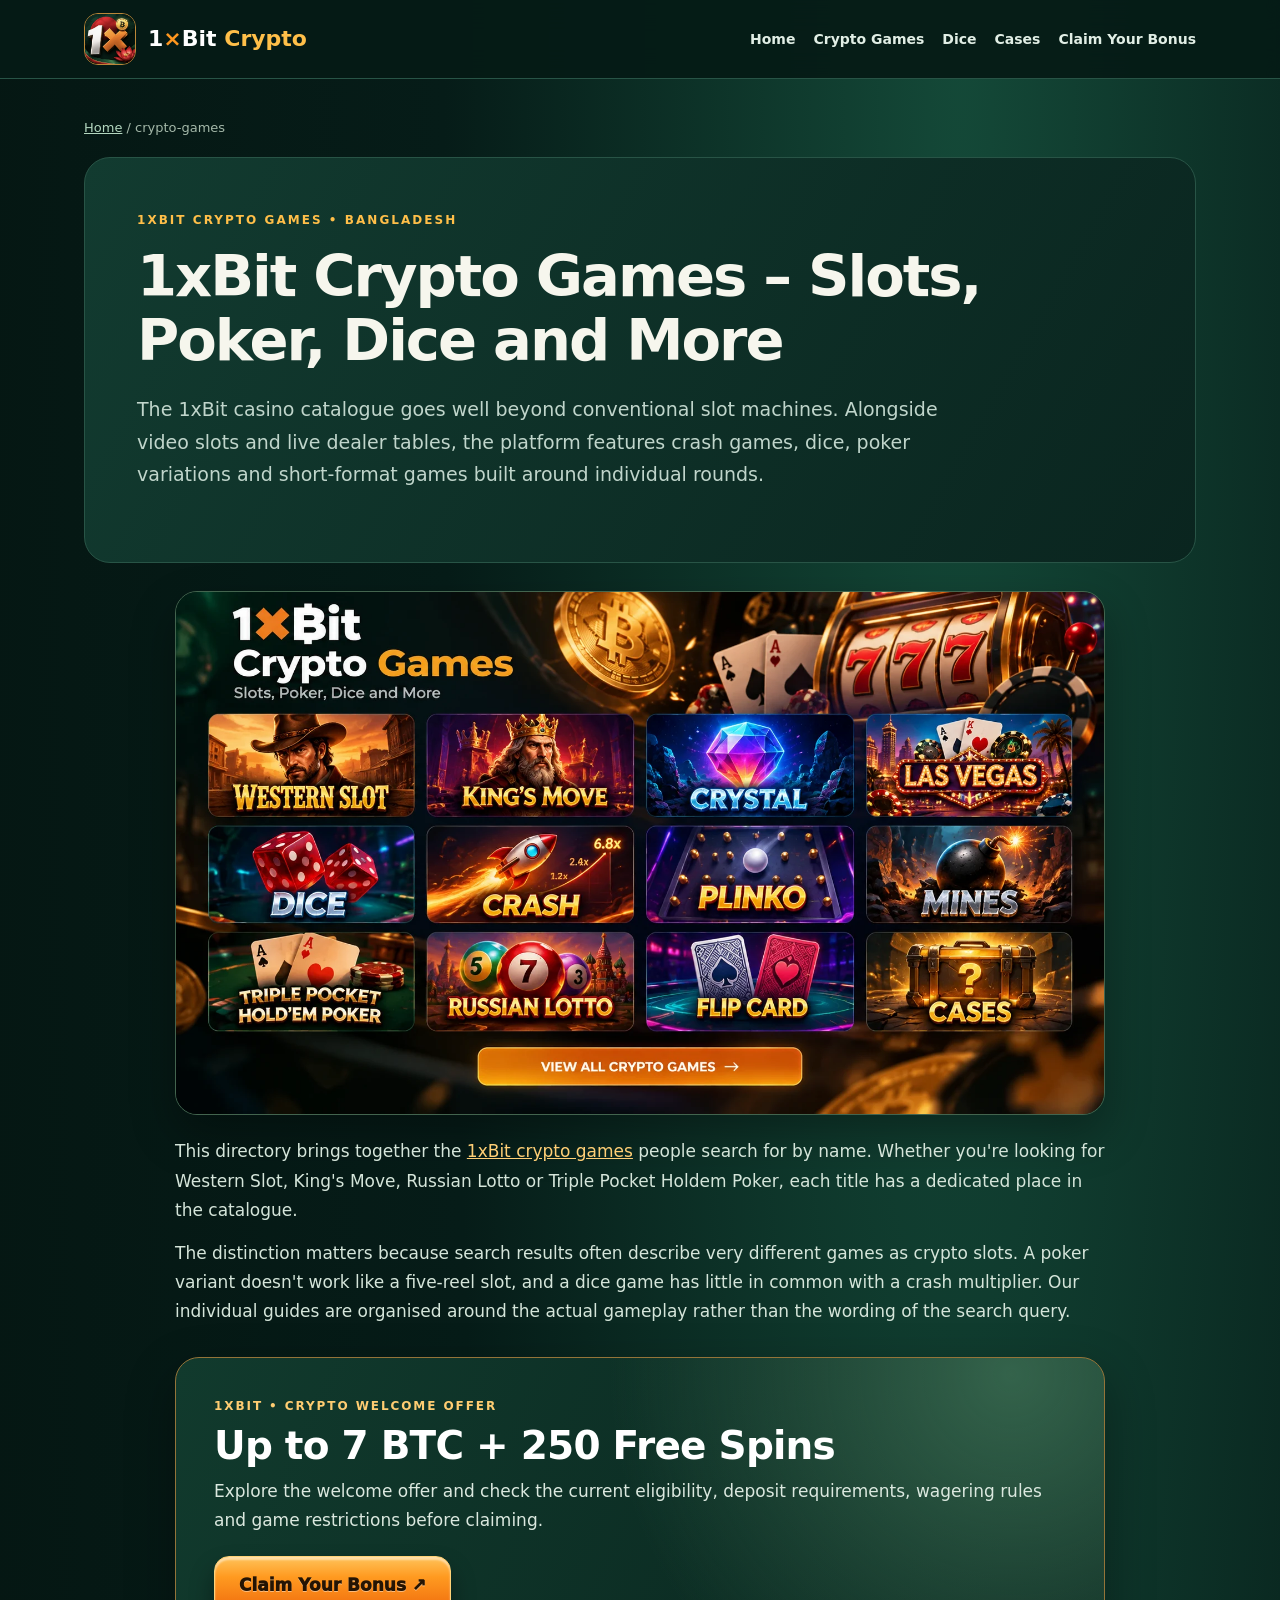
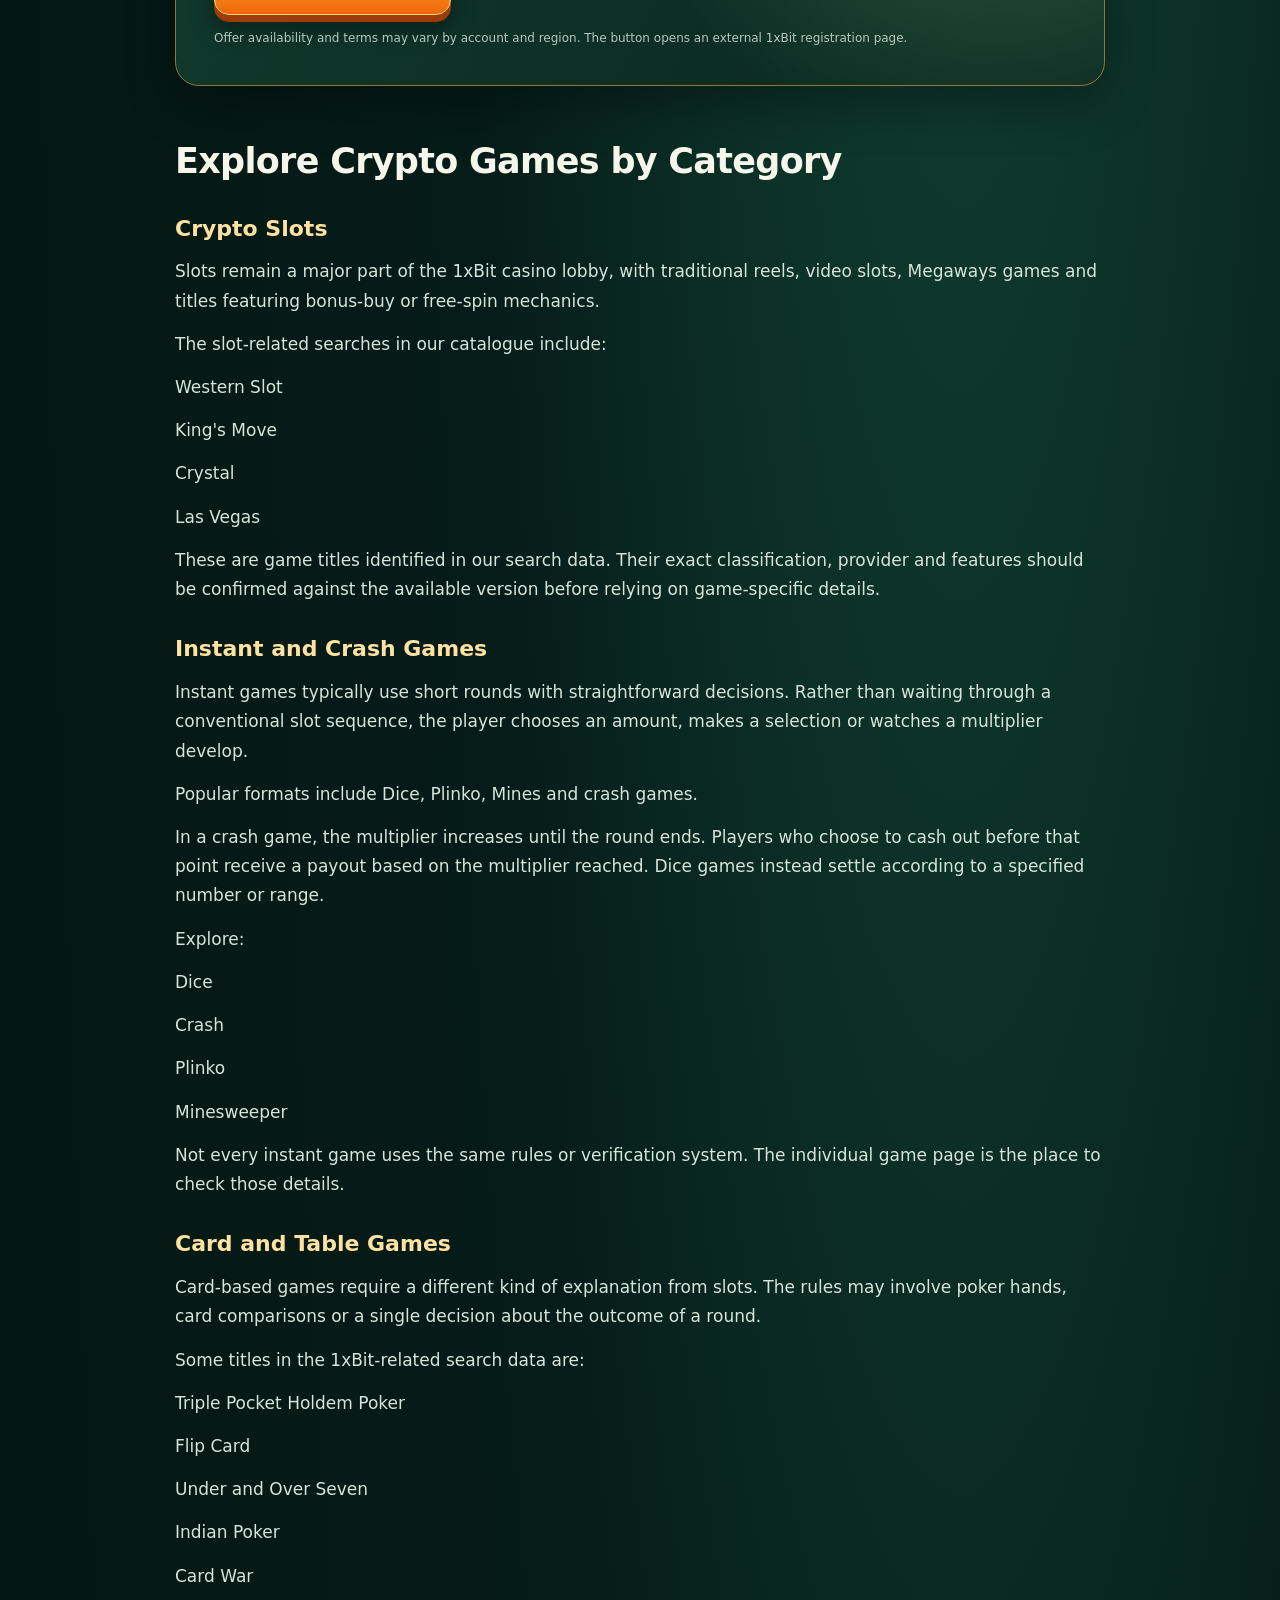
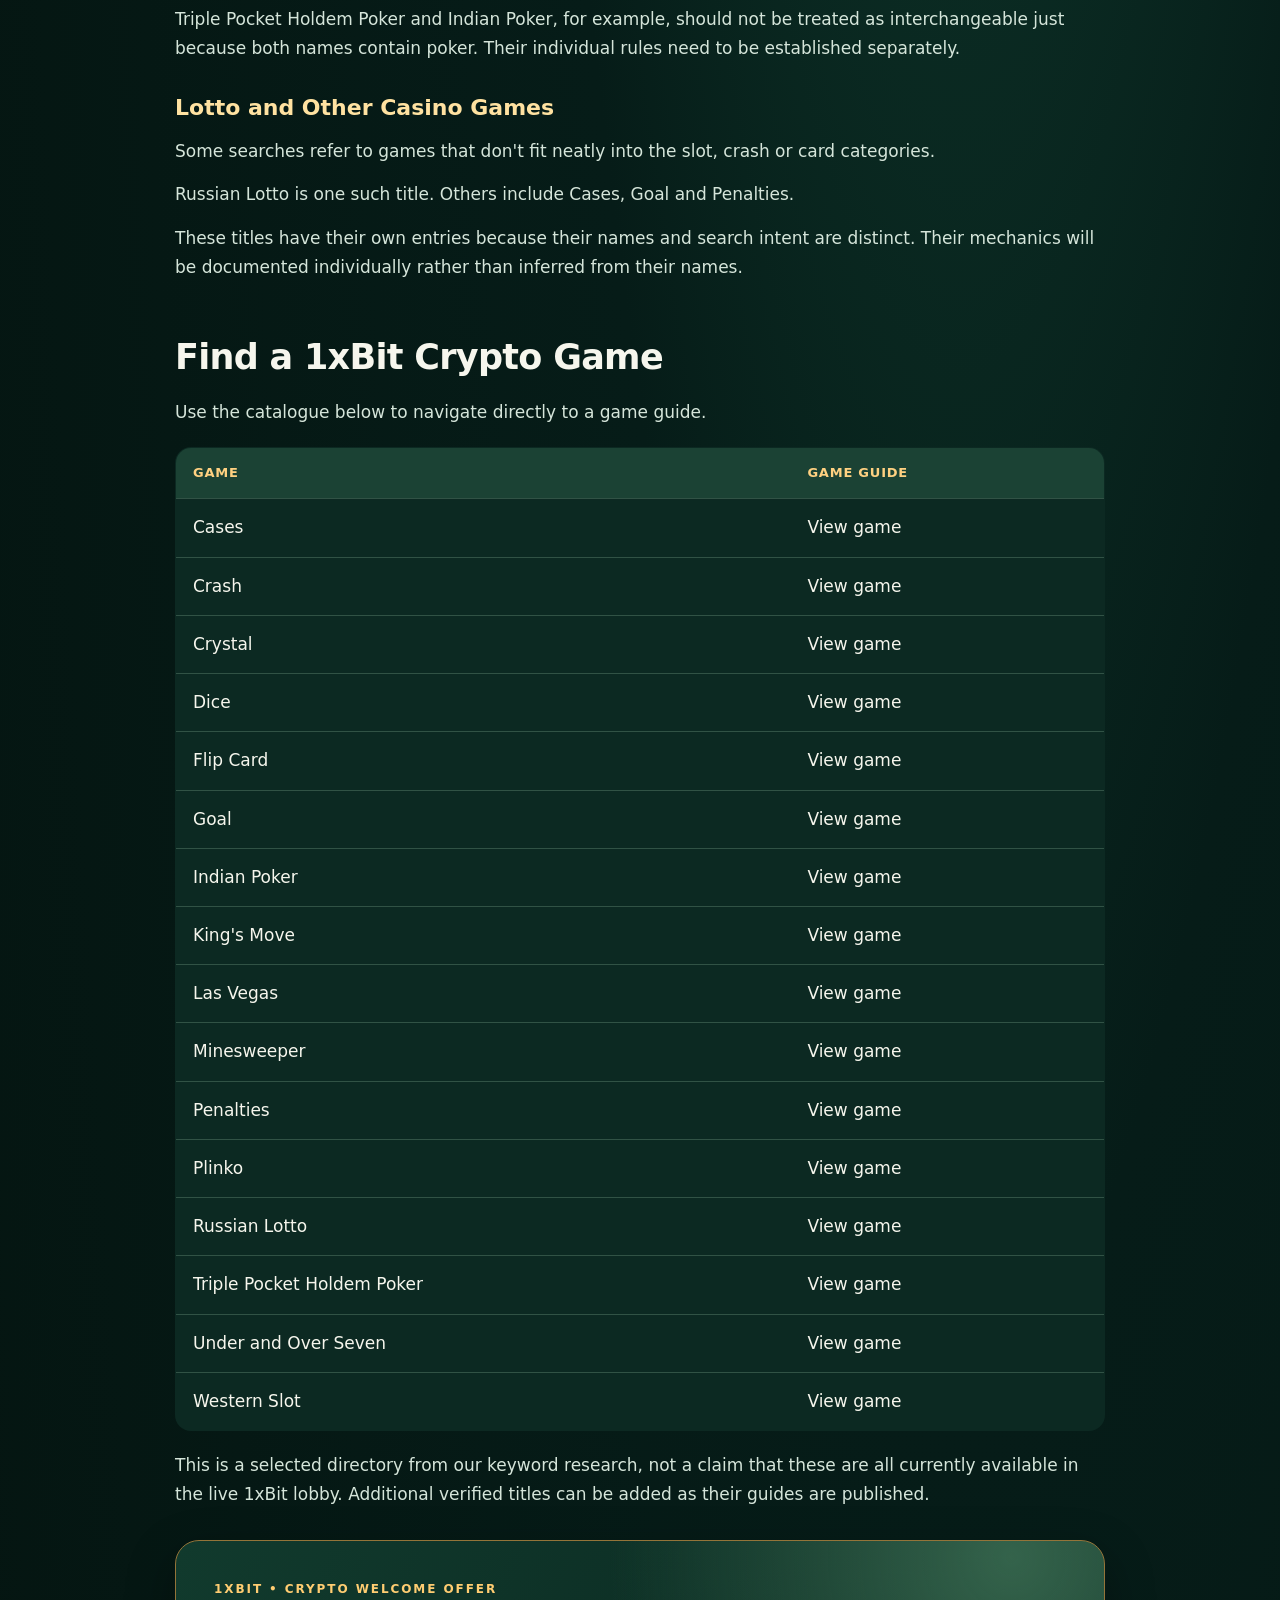
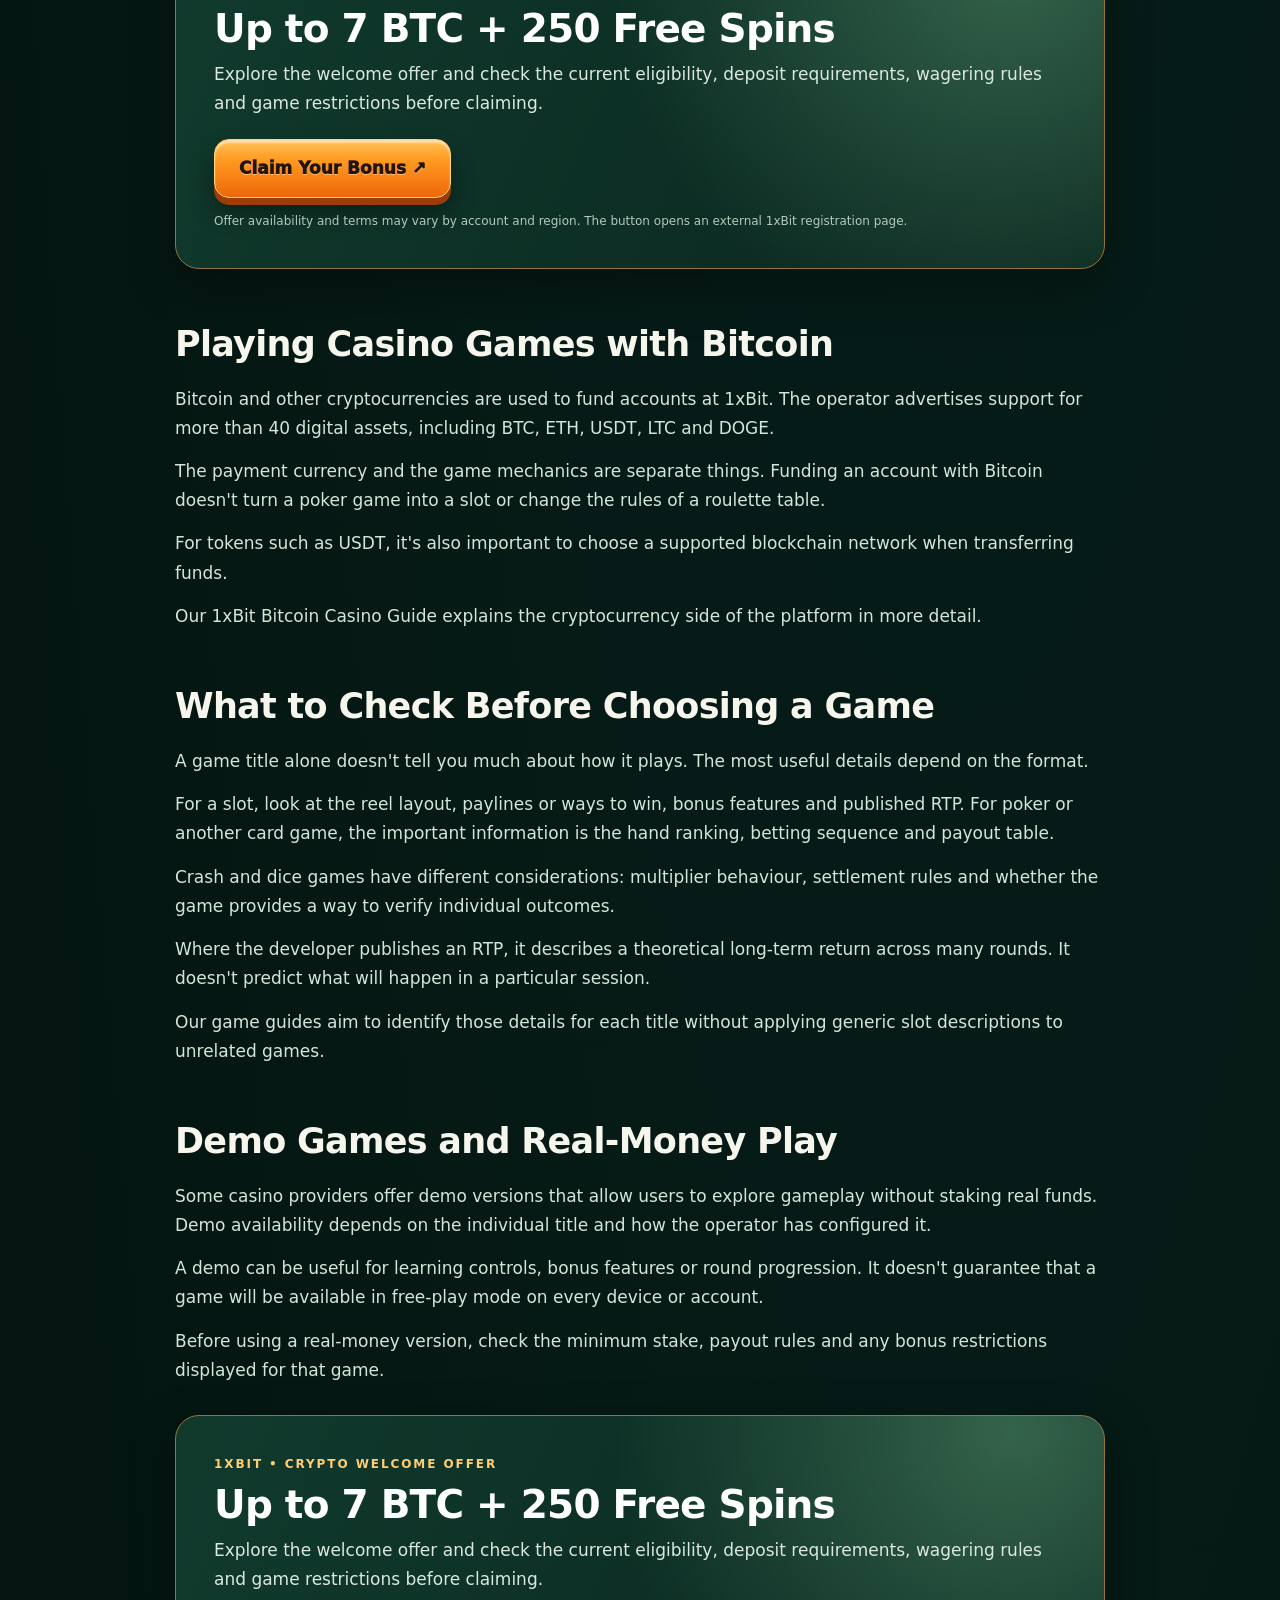
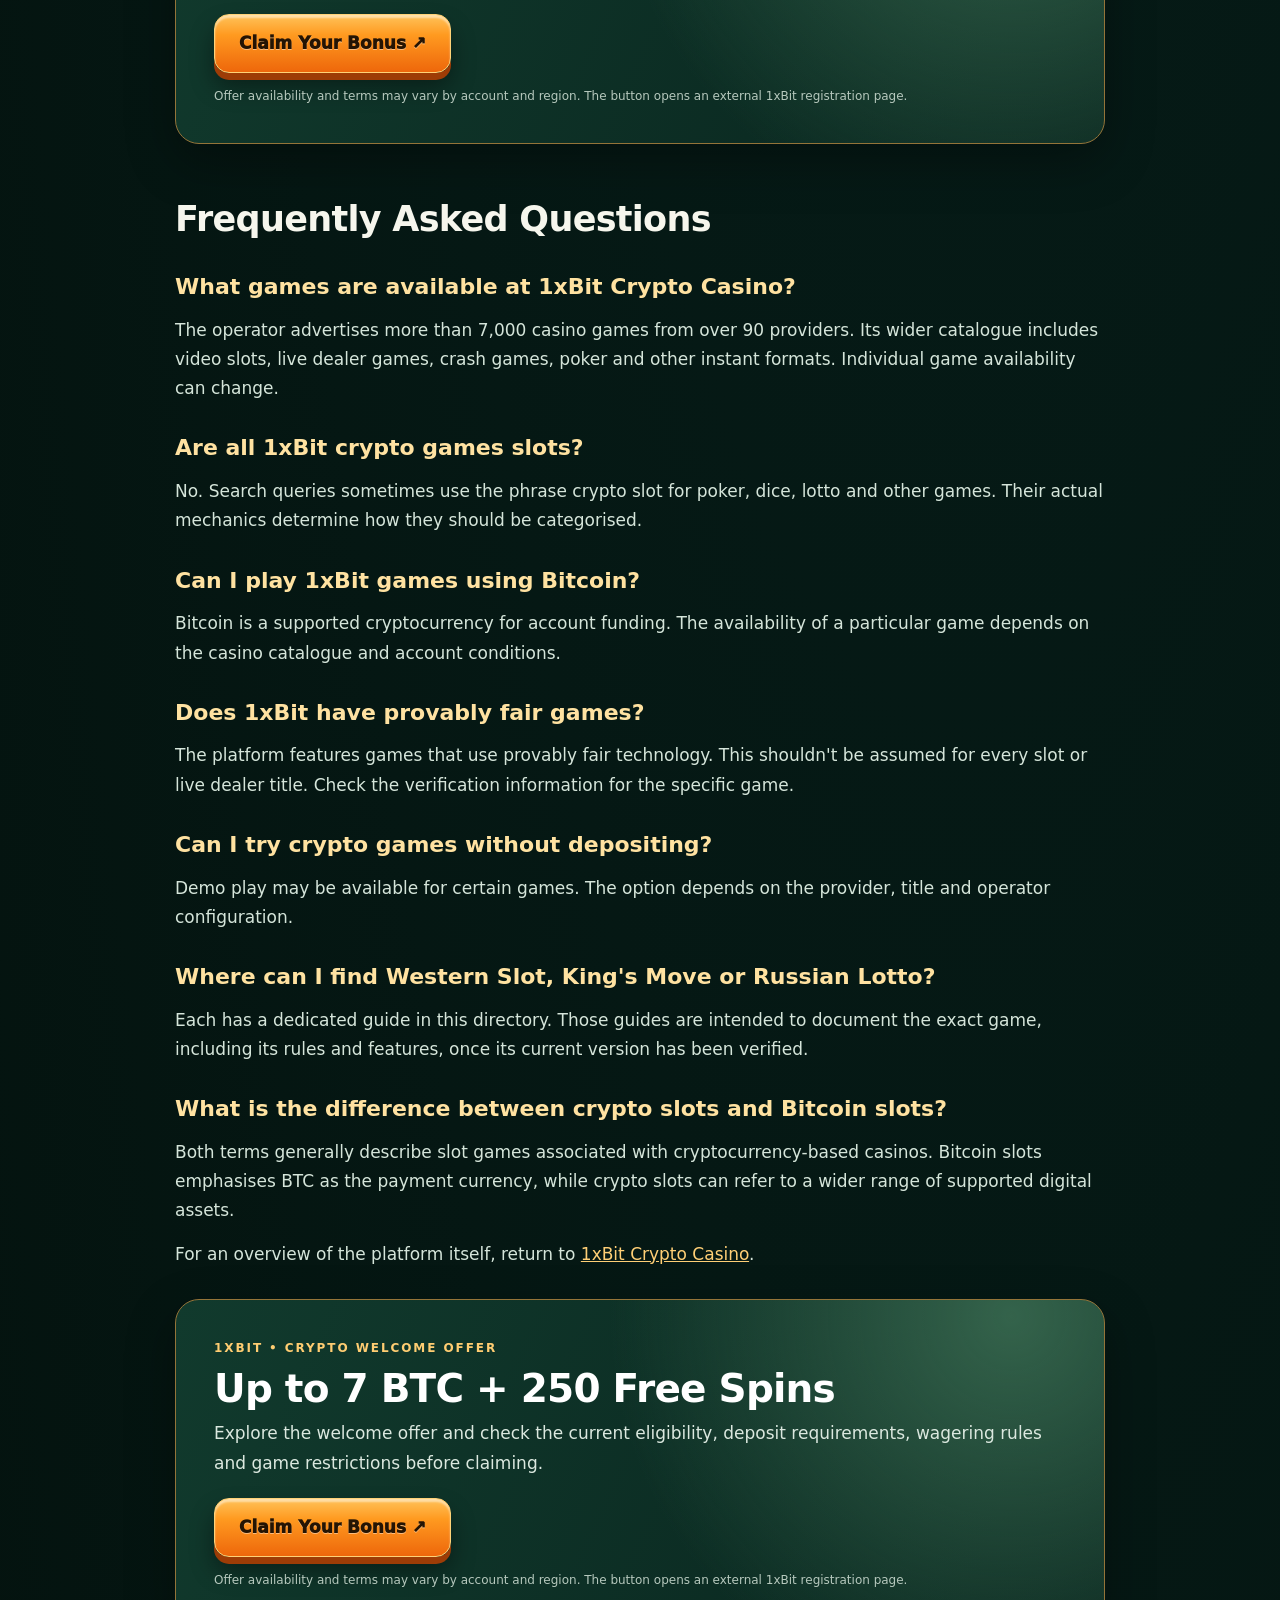
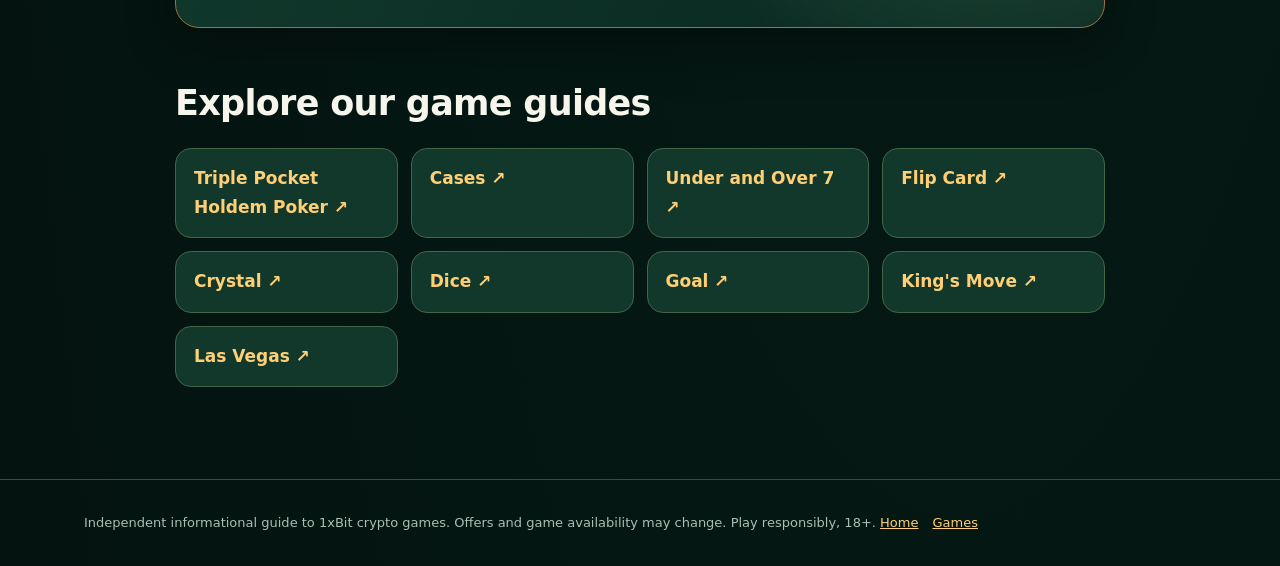
==== crypto-games/index.html @ 620cc0a2 "Initial website deployment" ====
<!doctype html><html lang="en"><head><meta charset="utf-8"><meta name="viewport" content="width=device-width,initial-scale=1"><title>1xBit Crypto Games 2026 – Bitcoin Slots, Card &amp; Instant Games</title><meta name="description" content="Browse 1xBit crypto games, including Bitcoin slots, poker, dice, crash games and more. Find individual game guides, rules and gameplay information."><meta name="google-site-verification" content="nzdRKTKTQSO_ztL6FSSttmMY0LrdCSlqZK5ED1bf4hI"><link rel="canonical" href="https://1xbit-bangladesh.org/crypto-games/"><link rel="icon" href="/favicon.png"><meta property="og:type" content="website"><meta property="og:title" content="1xBit Crypto Games 2026 – Bitcoin Slots, Card &amp; Instant Games"><meta property="og:description" content="Browse 1xBit crypto games, including Bitcoin slots, poker, dice, crash games and more. Find individual game guides, rules and gameplay information."><meta property="og:url" content="https://1xbit-bangladesh.org/crypto-games/"><meta property="og:image" content="https://1xbit-bangladesh.org/assets/logo.webp"><link rel="stylesheet" href="/assets/style.css"><script type="application/ld+json">{"@context": "https://schema.org", "@type": "WebPage", "name": "1xBit Crypto Games 2026 – Bitcoin Slots, Card & Instant Games", "url": "https://1xbit-bangladesh.org/crypto-games/", "description": "Browse 1xBit crypto games, including Bitcoin slots, poker, dice, crash games and more. Find individual game guides, rules and gameplay information."}</script></head><body><header><div class="shell head"><a class="brand" href="/"><img src="/assets/logo.webp" alt="1xBit Bangladesh crypto casino logo with Bitcoin symbol and red lotus"><span>1<span style="color:#ff971f">×</span>Bit <b>Crypto</b></span></a><button class="menu" aria-label="Toggle navigation">☰</button><nav><a href="/">Home</a><a href="/crypto-games/">Crypto Games</a><a href="/crypto-games/dice/">Dice</a><a href="/crypto-games/cases/">Cases</a><a href="/go/" rel="nofollow sponsored">Claim Your Bonus</a></nav></div></header><main class="shell page"><div class="crumbs"><a href="/">Home</a> / crypto-games</div><section class="intro"><div class="eyebrow">1xBit crypto games • Bangladesh</div><h1>1xBit Crypto Games – Slots, Poker, Dice and More</h1><p>The 1xBit casino catalogue goes well beyond conventional slot machines. Alongside video slots and live dealer tables, the platform features crash games, dice, poker variations and short-format games built around individual rounds.</p></section><article class="content"><a class="hero-image" href="/go/" rel="nofollow sponsored" aria-label="Open 1xBit registration and view current bonus terms"><img src="/assets/image6.webp" alt="1xBit crypto casino game interface and gameplay artwork" loading="lazy"></a><p>This directory brings together the <a href="/crypto-games/">1xBit crypto games</a> people search for by name. Whether you&#x27;re looking for Western Slot, King&#x27;s Move, Russian Lotto or Triple Pocket Holdem Poker, each title has a dedicated place in the catalogue.</p><p>The distinction matters because search results often describe very different games as crypto slots. A poker variant doesn&#x27;t work like a five-reel slot, and a dice game has little in common with a crash multiplier. Our individual guides are organised around the actual gameplay rather than the wording of the search query.</p><aside class="cta"><div class="tag">1xBit • Crypto welcome offer</div><h2>Up to 7 BTC + 250 Free Spins</h2><p>Explore the welcome offer and check the current eligibility, deposit requirements, wagering rules and game restrictions before claiming.</p><a class="btn" href="/go/" rel="nofollow sponsored">Claim Your Bonus ↗</a><small>Offer availability and terms may vary by account and region. The button opens an external 1xBit registration page.</small></aside><h2>Explore Crypto Games by Category</h2><h3>Crypto Slots</h3><p>Slots remain a major part of the 1xBit casino lobby, with traditional reels, video slots, Megaways games and titles featuring bonus-buy or free-spin mechanics.</p><p>The slot-related searches in our catalogue include:</p><p>Western Slot</p><p>King&#x27;s Move</p><p>Crystal</p><p>Las Vegas</p><p>These are game titles identified in our search data. Their exact classification, provider and features should be confirmed against the available version before relying on game-specific details.</p><h3>Instant and Crash Games</h3><p>Instant games typically use short rounds with straightforward decisions. Rather than waiting through a conventional slot sequence, the player chooses an amount, makes a selection or watches a multiplier develop.</p><p>Popular formats include Dice, Plinko, Mines and crash games.</p><p>In a crash game, the multiplier increases until the round ends. Players who choose to cash out before that point receive a payout based on the multiplier reached. Dice games instead settle according to a specified number or range.</p><p>Explore:</p><p>Dice</p><p>Crash</p><p>Plinko</p><p>Minesweeper</p><p>Not every instant game uses the same rules or verification system. The individual game page is the place to check those details.</p><h3>Card and Table Games</h3><p>Card-based games require a different kind of explanation from slots. The rules may involve poker hands, card comparisons or a single decision about the outcome of a round.</p><p>Some titles in the 1xBit-related search data are:</p><p>Triple Pocket Holdem Poker</p><p>Flip Card</p><p>Under and Over Seven</p><p>Indian Poker</p><p>Card War</p><p>Triple Pocket Holdem Poker and Indian Poker, for example, should not be treated as interchangeable just because both names contain poker. Their individual rules need to be established separately.</p><h3>Lotto and Other Casino Games</h3><p>Some searches refer to games that don&#x27;t fit neatly into the slot, crash or card categories.</p><p>Russian Lotto is one such title. Others include Cases, Goal and Penalties.</p><p>These titles have their own entries because their names and search intent are distinct. Their mechanics will be documented individually rather than inferred from their names.</p><h2>Find a 1xBit Crypto Game</h2><p>Use the catalogue below to navigate directly to a game guide.</p><table class="desktop-table"><thead><tr><th>Game</th><th>Game guide</th></tr></thead><tbody><tr><td>Cases</td><td>View game</td></tr><tr><td>Crash</td><td>View game</td></tr><tr><td>Crystal</td><td>View game</td></tr><tr><td>Dice</td><td>View game</td></tr><tr><td>Flip Card</td><td>View game</td></tr><tr><td>Goal</td><td>View game</td></tr><tr><td>Indian Poker</td><td>View game</td></tr><tr><td>King&#x27;s Move</td><td>View game</td></tr><tr><td>Las Vegas</td><td>View game</td></tr><tr><td>Minesweeper</td><td>View game</td></tr><tr><td>Penalties</td><td>View game</td></tr><tr><td>Plinko</td><td>View game</td></tr><tr><td>Russian Lotto</td><td>View game</td></tr><tr><td>Triple Pocket Holdem Poker</td><td>View game</td></tr><tr><td>Under and Over Seven</td><td>View game</td></tr><tr><td>Western Slot</td><td>View game</td></tr></tbody></table><div class="mobile-cards"><div class="mobile-record"><div class="record-title">Cases</div><dl><div><dt>Game guide</dt><dd>View game</dd></div></dl></div><div class="mobile-record"><div class="record-title">Crash</div><dl><div><dt>Game guide</dt><dd>View game</dd></div></dl></div><div class="mobile-record"><div class="record-title">Crystal</div><dl><div><dt>Game guide</dt><dd>View game</dd></div></dl></div><div class="mobile-record"><div class="record-title">Dice</div><dl><div><dt>Game guide</dt><dd>View game</dd></div></dl></div><div class="mobile-record"><div class="record-title">Flip Card</div><dl><div><dt>Game guide</dt><dd>View game</dd></div></dl></div><div class="mobile-record"><div class="record-title">Goal</div><dl><div><dt>Game guide</dt><dd>View game</dd></div></dl></div><div class="mobile-record"><div class="record-title">Indian Poker</div><dl><div><dt>Game guide</dt><dd>View game</dd></div></dl></div><div class="mobile-record"><div class="record-title">King&#x27;s Move</div><dl><div><dt>Game guide</dt><dd>View game</dd></div></dl></div><div class="mobile-record"><div class="record-title">Las Vegas</div><dl><div><dt>Game guide</dt><dd>View game</dd></div></dl></div><div class="mobile-record"><div class="record-title">Minesweeper</div><dl><div><dt>Game guide</dt><dd>View game</dd></div></dl></div><div class="mobile-record"><div class="record-title">Penalties</div><dl><div><dt>Game guide</dt><dd>View game</dd></div></dl></div><div class="mobile-record"><div class="record-title">Plinko</div><dl><div><dt>Game guide</dt><dd>View game</dd></div></dl></div><div class="mobile-record"><div class="record-title">Russian Lotto</div><dl><div><dt>Game guide</dt><dd>View game</dd></div></dl></div><div class="mobile-record"><div class="record-title">Triple Pocket Holdem Poker</div><dl><div><dt>Game guide</dt><dd>View game</dd></div></dl></div><div class="mobile-record"><div class="record-title">Under and Over Seven</div><dl><div><dt>Game guide</dt><dd>View game</dd></div></dl></div><div class="mobile-record"><div class="record-title">Western Slot</div><dl><div><dt>Game guide</dt><dd>View game</dd></div></dl></div></div><p>This is a selected directory from our keyword research, not a claim that these are all currently available in the live 1xBit lobby. Additional verified titles can be added as their guides are published.</p><aside class="cta"><div class="tag">1xBit • Crypto welcome offer</div><h2>Up to 7 BTC + 250 Free Spins</h2><p>Explore the welcome offer and check the current eligibility, deposit requirements, wagering rules and game restrictions before claiming.</p><a class="btn" href="/go/" rel="nofollow sponsored">Claim Your Bonus ↗</a><small>Offer availability and terms may vary by account and region. The button opens an external 1xBit registration page.</small></aside><h2>Playing Casino Games with Bitcoin</h2><p>Bitcoin and other cryptocurrencies are used to fund accounts at 1xBit. The operator advertises support for more than 40 digital assets, including BTC, ETH, USDT, LTC and DOGE.</p><p>The payment currency and the game mechanics are separate things. Funding an account with Bitcoin doesn&#x27;t turn a poker game into a slot or change the rules of a roulette table.</p><p>For tokens such as USDT, it&#x27;s also important to choose a supported blockchain network when transferring funds.</p><p>Our 1xBit Bitcoin Casino Guide explains the cryptocurrency side of the platform in more detail.</p><h2>What to Check Before Choosing a Game</h2><p>A game title alone doesn&#x27;t tell you much about how it plays. The most useful details depend on the format.</p><p>For a slot, look at the reel layout, paylines or ways to win, bonus features and published RTP. For poker or another card game, the important information is the hand ranking, betting sequence and payout table.</p><p>Crash and dice games have different considerations: multiplier behaviour, settlement rules and whether the game provides a way to verify individual outcomes.</p><p>Where the developer publishes an RTP, it describes a theoretical long-term return across many rounds. It doesn&#x27;t predict what will happen in a particular session.</p><p>Our game guides aim to identify those details for each title without applying generic slot descriptions to unrelated games.</p><h2>Demo Games and Real-Money Play</h2><p>Some casino providers offer demo versions that allow users to explore gameplay without staking real funds. Demo availability depends on the individual title and how the operator has configured it.</p><p>A demo can be useful for learning controls, bonus features or round progression. It doesn&#x27;t guarantee that a game will be available in free-play mode on every device or account.</p><p>Before using a real-money version, check the minimum stake, payout rules and any bonus restrictions displayed for that game.</p><aside class="cta"><div class="tag">1xBit • Crypto welcome offer</div><h2>Up to 7 BTC + 250 Free Spins</h2><p>Explore the welcome offer and check the current eligibility, deposit requirements, wagering rules and game restrictions before claiming.</p><a class="btn" href="/go/" rel="nofollow sponsored">Claim Your Bonus ↗</a><small>Offer availability and terms may vary by account and region. The button opens an external 1xBit registration page.</small></aside><h2>Frequently Asked Questions</h2><h3>What games are available at 1xBit Crypto Casino?</h3><p>The operator advertises more than 7,000 casino games from over 90 providers. Its wider catalogue includes video slots, live dealer games, crash games, poker and other instant formats. Individual game availability can change.</p><h3>Are all 1xBit crypto games slots?</h3><p>No. Search queries sometimes use the phrase crypto slot for poker, dice, lotto and other games. Their actual mechanics determine how they should be categorised.</p><h3>Can I play 1xBit games using Bitcoin?</h3><p>Bitcoin is a supported cryptocurrency for account funding. The availability of a particular game depends on the casino catalogue and account conditions.</p><h3>Does 1xBit have provably fair games?</h3><p>The platform features games that use provably fair technology. This shouldn&#x27;t be assumed for every slot or live dealer title. Check the verification information for the specific game.</p><h3>Can I try crypto games without depositing?</h3><p>Demo play may be available for certain games. The option depends on the provider, title and operator configuration.</p><h3>Where can I find Western Slot, King&#x27;s Move or Russian Lotto?</h3><p>Each has a dedicated guide in this directory. Those guides are intended to document the exact game, including its rules and features, once its current version has been verified.</p><h3>What is the difference between crypto slots and Bitcoin slots?</h3><p>Both terms generally describe slot games associated with cryptocurrency-based casinos. Bitcoin slots emphasises BTC as the payment currency, while crypto slots can refer to a wider range of supported digital assets.</p><p>For an overview of the platform itself, return to <a href="/">1xBit Crypto Casino</a>.</p><aside class="cta"><div class="tag">1xBit • Crypto welcome offer</div><h2>Up to 7 BTC + 250 Free Spins</h2><p>Explore the welcome offer and check the current eligibility, deposit requirements, wagering rules and game restrictions before claiming.</p><a class="btn" href="/go/" rel="nofollow sponsored">Claim Your Bonus ↗</a><small>Offer availability and terms may vary by account and region. The button opens an external 1xBit registration page.</small></aside><section><h2>Explore our game guides</h2><div class="directory"><a href="/crypto-games/triple-pocket-holdem-poker/">Triple Pocket Holdem Poker ↗</a><a href="/crypto-games/cases/">Cases ↗</a><a href="/crypto-games/under-and-over-seven/">Under and Over 7 ↗</a><a href="/crypto-games/flip-card/">Flip Card ↗</a><a href="/crypto-games/crystal/">Crystal ↗</a><a href="/crypto-games/dice/">Dice ↗</a><a href="/crypto-games/goal/">Goal ↗</a><a href="/crypto-games/kings-move/">King&#x27;s Move ↗</a><a href="/crypto-games/las-vegas/">Las Vegas ↗</a></div></section></article></main><footer><div class="shell">Independent informational guide to 1xBit crypto games. Offers and game availability may change. Play responsibly, 18+. <a href="/">Home</a><a href="/crypto-games/">Games</a></div></footer><script src="/assets/site.js" defer></script></body></html>
---- assets/style.css ----
:root{--bg:#061c18;--panel:#0c2c24;--panel2:#123b30;--line:#285446;--gold:#ffbf49;--orange:#f58015;--txt:#f6f6ed;--muted:#c0d5cb}*{box-sizing:border-box}html{scroll-behavior:smooth}body{margin:0;background:radial-gradient(ellipse at 75% 0%,#144938 0%,#061c18 38%,#04130f 100%);color:var(--txt);font:17px/1.72 system-ui,-apple-system,Segoe UI,Arial,sans-serif}a{color:#ffcf76}img{max-width:100%;height:auto}header{position:sticky;top:0;z-index:10;background:#061b16ef;backdrop-filter:blur(15px);border-bottom:1px solid var(--line)}.shell{max-width:1160px;margin:auto;padding:0 24px}.head{display:flex;align-items:center;gap:16px;min-height:78px}.brand{display:flex;align-items:center;gap:12px;text-decoration:none;color:white;font-size:22px;font-weight:900;white-space:nowrap}.brand img{width:52px;height:52px;object-fit:cover;border-radius:14px;border:1px solid #bb8738}.brand span b{color:var(--gold)}nav{display:flex;gap:18px;align-items:center;margin-left:auto}nav a{text-decoration:none;color:#e1eee5;font-weight:700;font-size:14px}.menu{display:none}.page{padding-top:38px;padding-bottom:70px}.intro{background:linear-gradient(120deg,#123b30,#0a251f);border:1px solid var(--line);border-radius:26px;padding:clamp(24px,5vw,52px);margin-bottom:28px;position:relative;overflow:hidden}.eyebrow{color:var(--gold);font-size:12px;letter-spacing:.17em;font-weight:900;text-transform:uppercase}.intro h1{font-size:clamp(32px,4.5vw,58px);line-height:1.12;max-width:930px;letter-spacing:-.035em;margin:14px 0 18px}.intro p{max-width:850px;font-size:19px;color:var(--muted)}.content{max-width:930px;margin:auto}.content h2{font-size:clamp(26px,3vw,35px);line-height:1.25;margin:54px 0 18px;letter-spacing:-.02em}.content h3{font-size:22px;line-height:1.35;margin:30px 0 12px;color:#ffe2a1}.content p{margin:14px 0;color:#d5e5da}.hero-image{display:block;border-radius:22px;overflow:hidden;border:1px solid #43644e;margin:22px 0;box-shadow:0 20px 45px #0005}.hero-image img{width:100%;display:block}.cta{background:radial-gradient(circle at 90% 5%,#34634b 0%,transparent 45%),linear-gradient(115deg,#113a2d,#09251e);border:1px solid #947439;border-radius:24px;padding:clamp(22px,4vw,38px);margin:30px 0;box-shadow:0 18px 50px #0005}.cta .tag{font-size:12px;font-weight:900;letter-spacing:.16em;color:#ffcd72;text-transform:uppercase}.cta h2,.cta h3{margin:8px 0 8px!important;color:white;font-size:clamp(27px,4vw,39px);line-height:1.15}.cta p{margin:8px 0 20px;color:#dbe8df}.cta small{display:block;color:#b6c8bd;margin-top:14px;font-size:12px;line-height:1.5}.btn{display:inline-flex;align-items:center;justify-content:center;text-decoration:none;background:linear-gradient(#ffc35a 0%,#ff9a20 35%,#ee670b 100%);color:#251403;font-weight:950;border:1px solid #ffd277;border-radius:15px;padding:14px 24px;box-shadow:inset 0 3px 2px #ffffff7a,0 7px 0 #9d3c06,0 14px 23px #0006;transition:transform .15s,box-shadow .15s;text-shadow:0 1px #ffffff70;min-height:55px}.btn:hover{transform:translateY(2px);box-shadow:inset 0 2px 2px #fff8,0 5px 0 #9d3c06,0 10px 16px #0006}.cards{display:grid;grid-template-columns:repeat(auto-fit,minmax(230px,1fr));gap:13px;margin:20px 0}.card{background:#102e26;border:1px solid #325346;border-radius:16px;padding:18px}.card b{color:#ffcf75;display:block;font-size:12px;text-transform:uppercase;letter-spacing:.09em}.card span{display:block;overflow-wrap:anywhere}.card a{font-weight:800}.desktop-table{width:100%;border-collapse:collapse;background:#0c2922;border:1px solid #345646;border-radius:16px;overflow:hidden;margin:20px 0}th,td{padding:14px 17px;text-align:left;border-bottom:1px solid #315245;vertical-align:top}th{background:#1b4234;color:#ffd181;font-size:13px;text-transform:uppercase;letter-spacing:.06em}tr:last-child td{border:0}.mobile-cards{display:none}.directory{display:grid;grid-template-columns:repeat(auto-fit,minmax(210px,1fr));gap:13px;margin:22px 0}.directory a{display:block;text-decoration:none;background:#12382c;border:1px solid #426448;border-radius:16px;padding:15px 18px;font-weight:750}.directory a:hover{border-color:#f2b24a}footer{border-top:1px solid var(--line);padding:32px 0;color:#a9bfb2;font-size:13px}footer a{margin-right:14px}.crumbs{font-size:13px;color:#a4b8a9;margin-bottom:18px}.crumbs a{color:#b3d7bf}@media(max-width:740px){body{font-size:16px}.shell{padding:0 17px}.head{min-height:70px}.brand{font-size:18px}.brand img{width:44px;height:44px}.menu{display:block;margin-left:auto;background:#153b2e;border:1px solid #496651;border-radius:12px;color:white;padding:10px 14px;font-size:19px}nav{display:none;position:absolute;top:70px;left:0;right:0;padding:18px;background:#08241b;border-bottom:1px solid var(--line);flex-direction:column;align-items:stretch}nav.open{display:flex}.page{padding-top:18px}.intro{padding:24px 20px;border-radius:20px}.intro h1{font-size:34px}.intro p{font-size:16px}.content h2{margin-top:39px}.cta{border-radius:19px;padding:23px 20px}.cta .btn{width:100%}.desktop-table{display:none}.mobile-cards{display:grid;grid-template-columns:1fr;gap:13px;margin:18px 0}.mobile-record{border:1px solid #476d56;background:linear-gradient(125deg,#153b30,#0a261f);border-radius:18px;padding:18px;box-shadow:0 8px 18px #0003}.mobile-record .record-title{font-size:18px;font-weight:850;color:#ffe3a2;margin-bottom:8px}.mobile-record dl{margin:0;display:grid;gap:9px}.mobile-record dl div{display:grid;grid-template-columns:95px 1fr;gap:10px;border-top:1px solid #315547;padding-top:9px}.mobile-record dt{color:#9db9a9;font-size:11px;font-weight:800;text-transform:uppercase;letter-spacing:.06em}.mobile-record dd{margin:0;color:#f5f7ef;overflow-wrap:anywhere}.hero-image{border-radius:15px}}
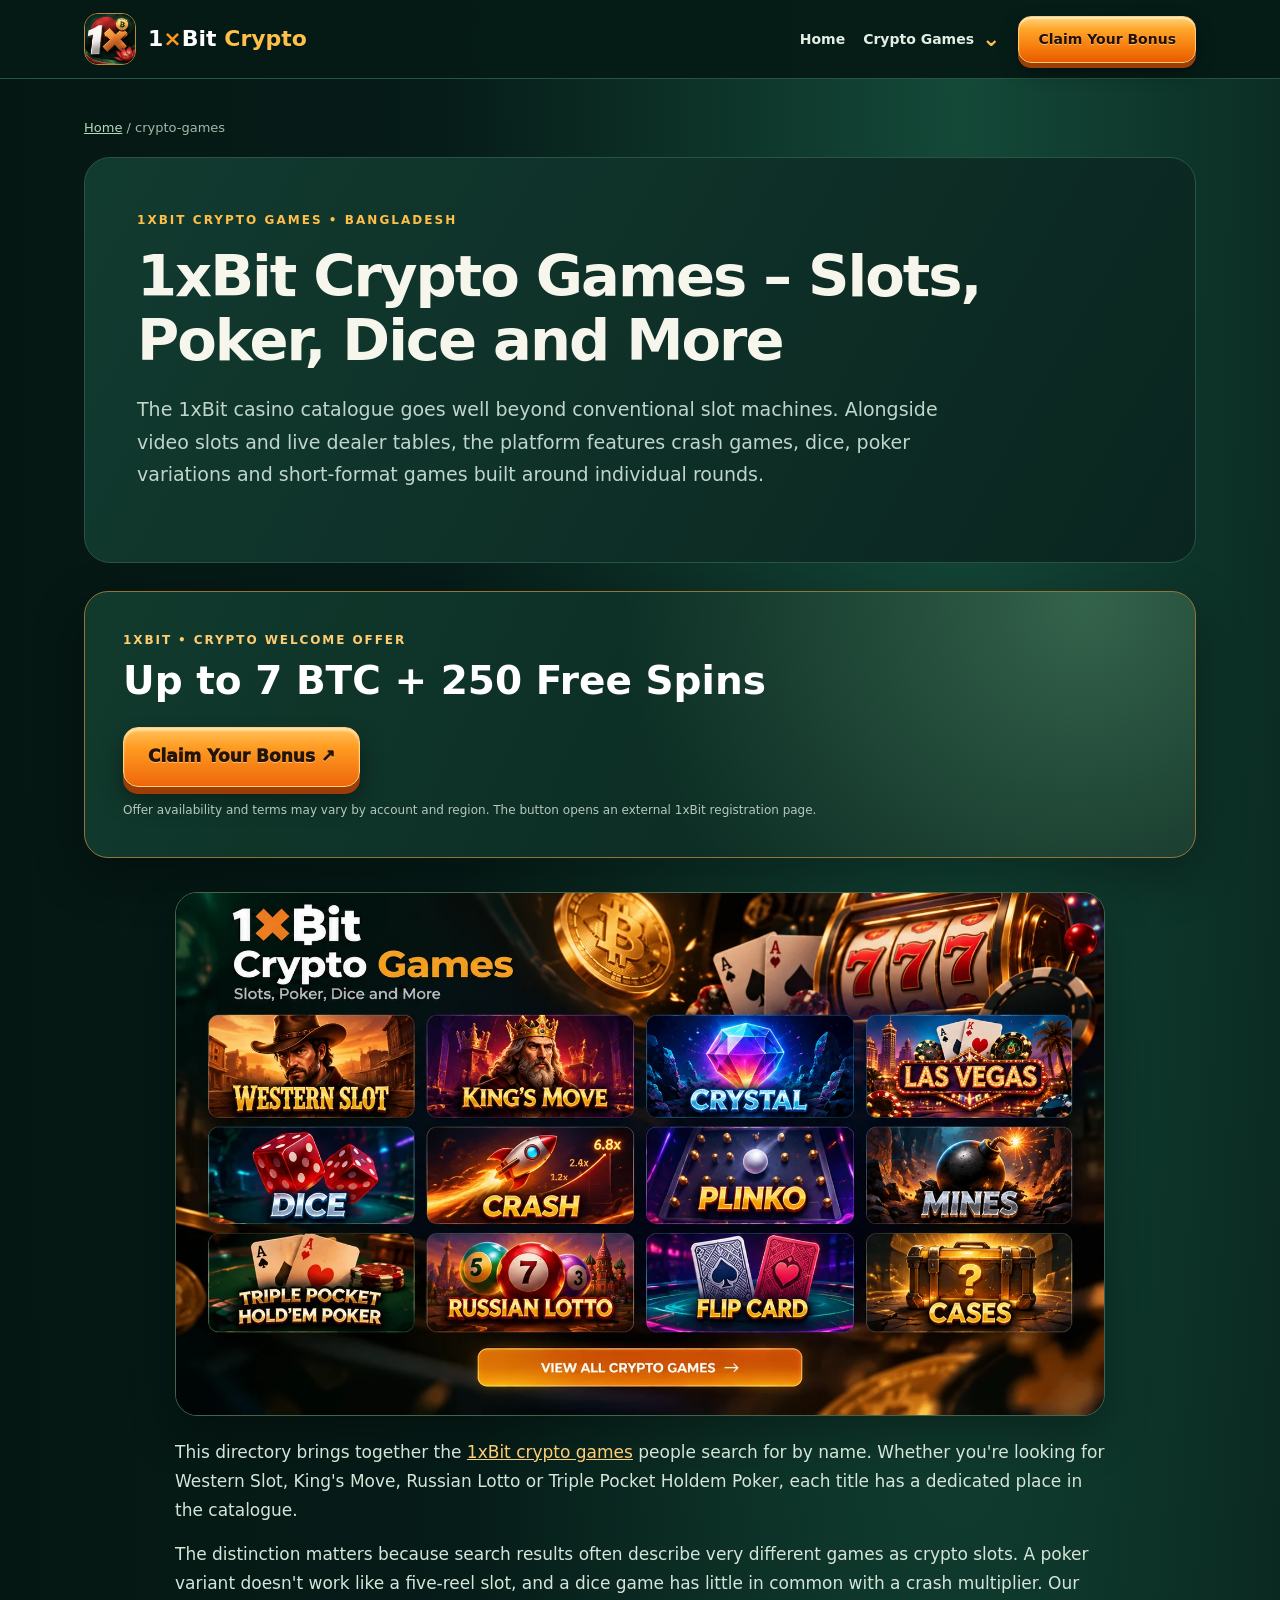
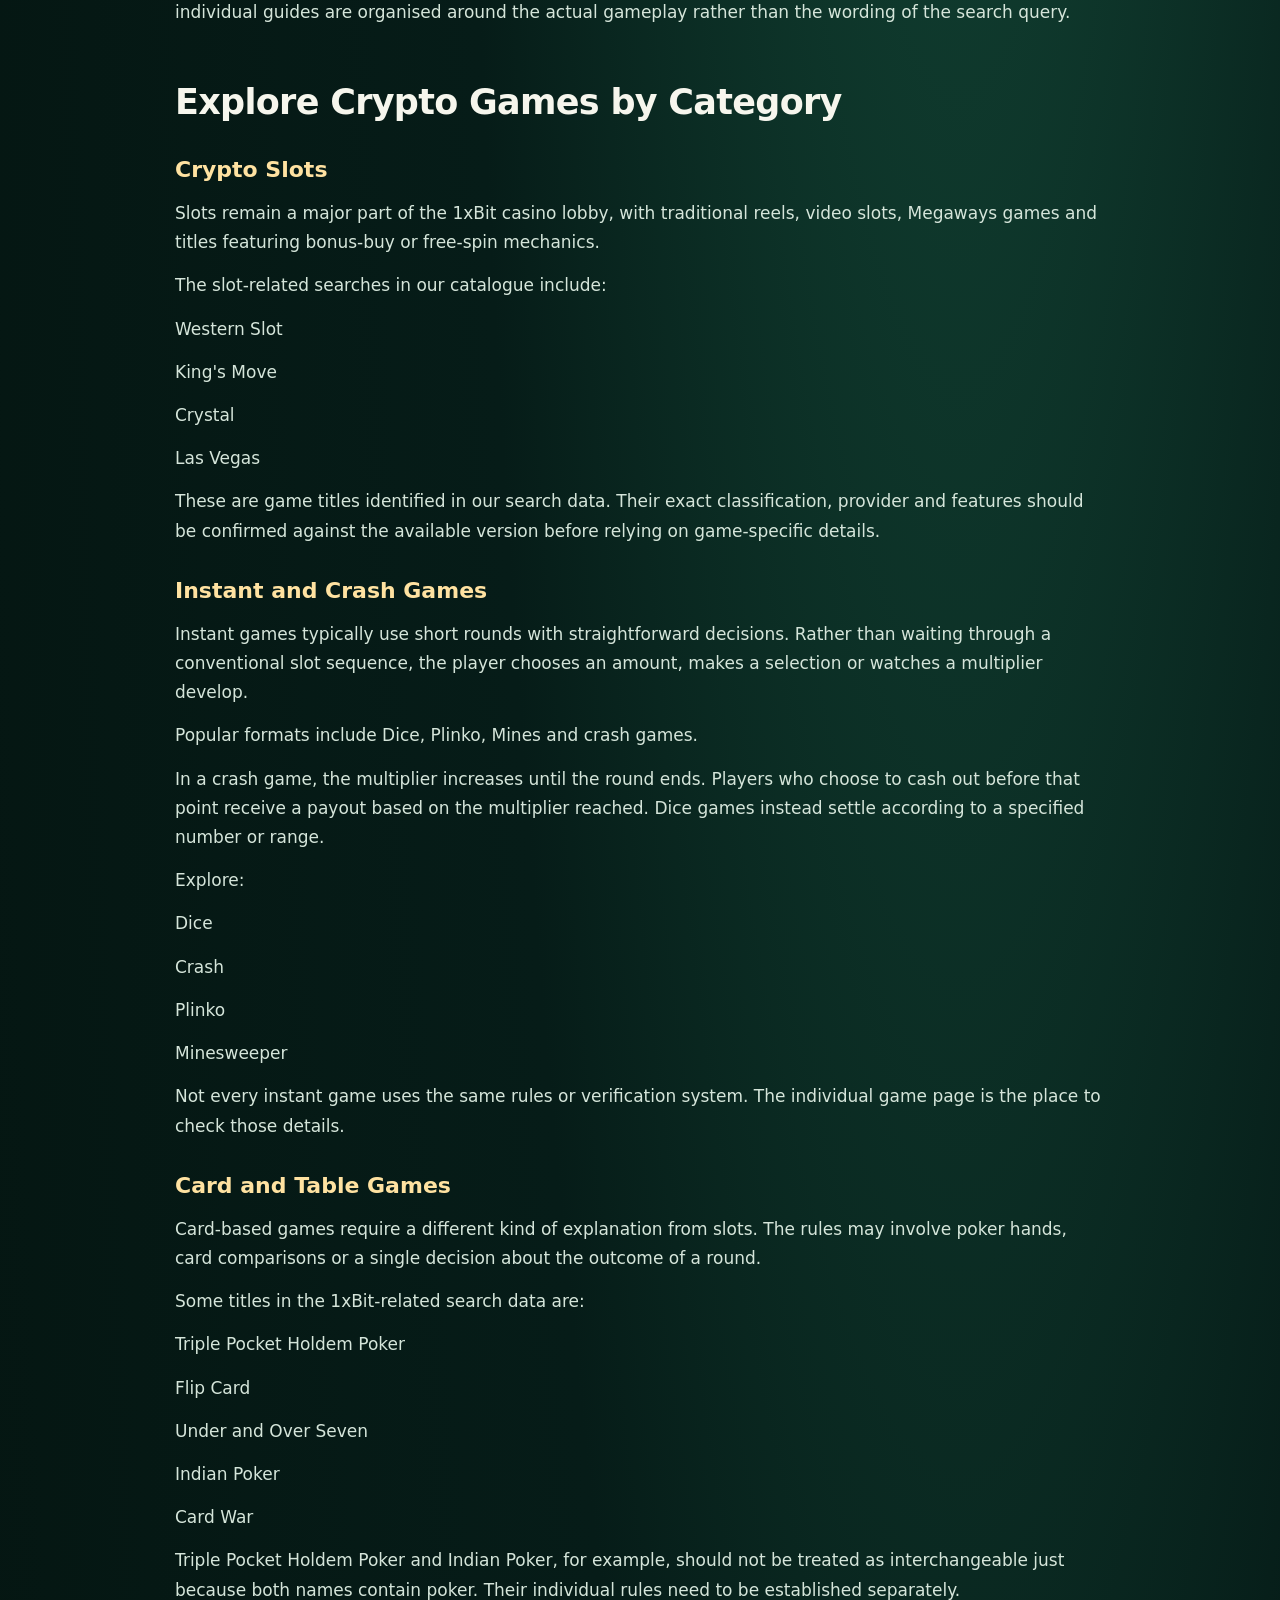
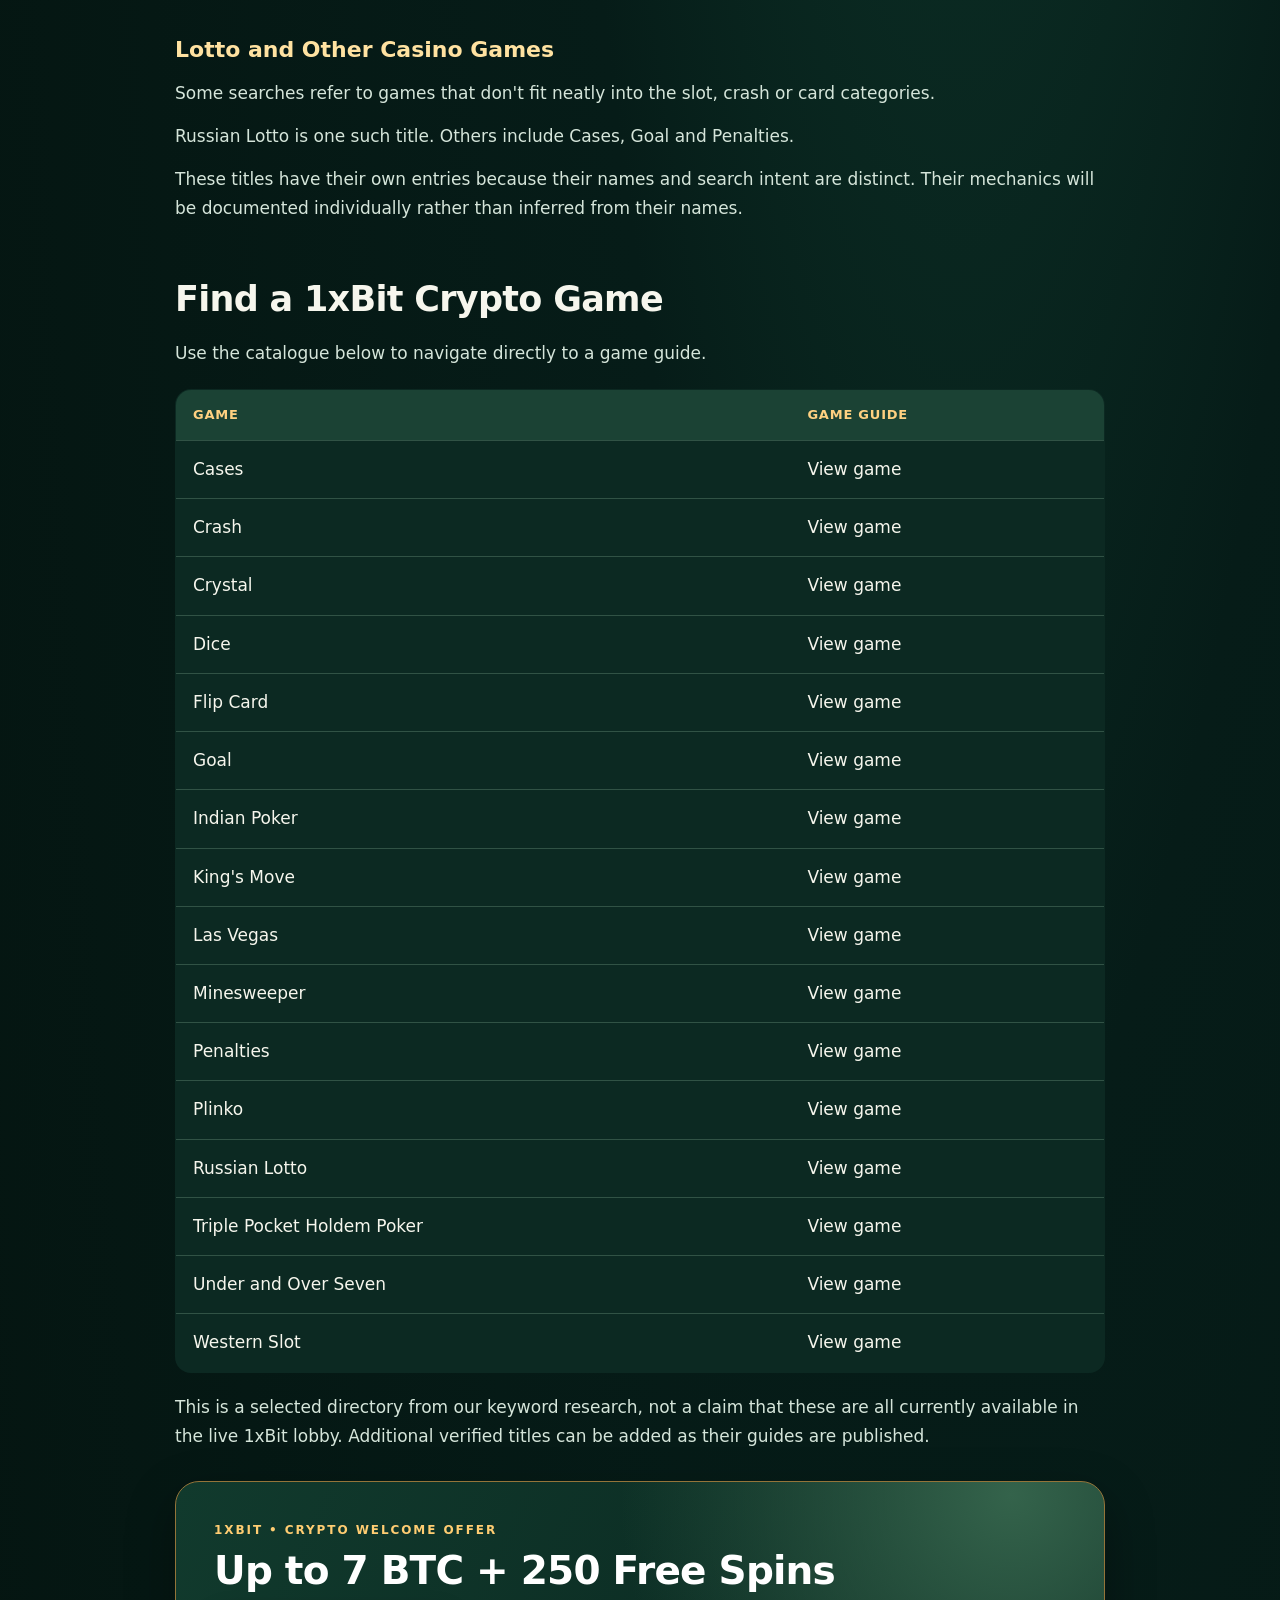
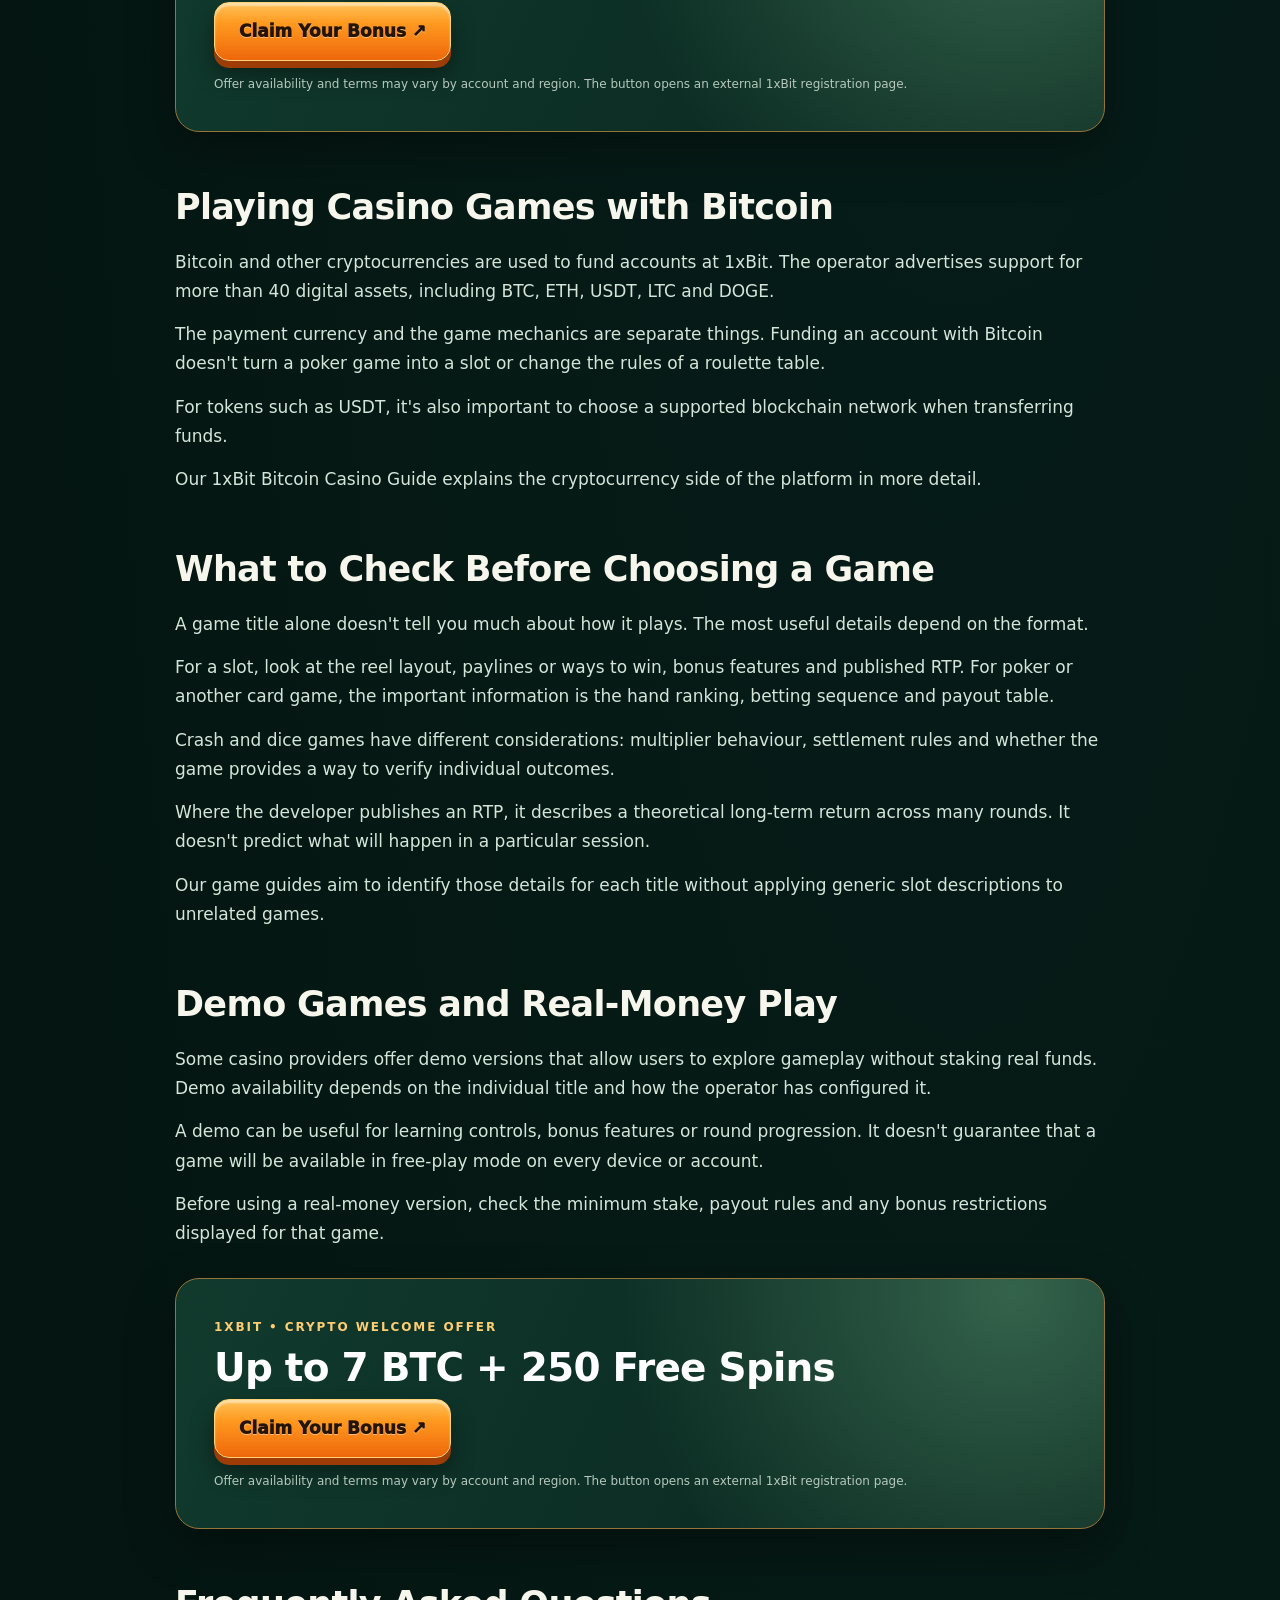
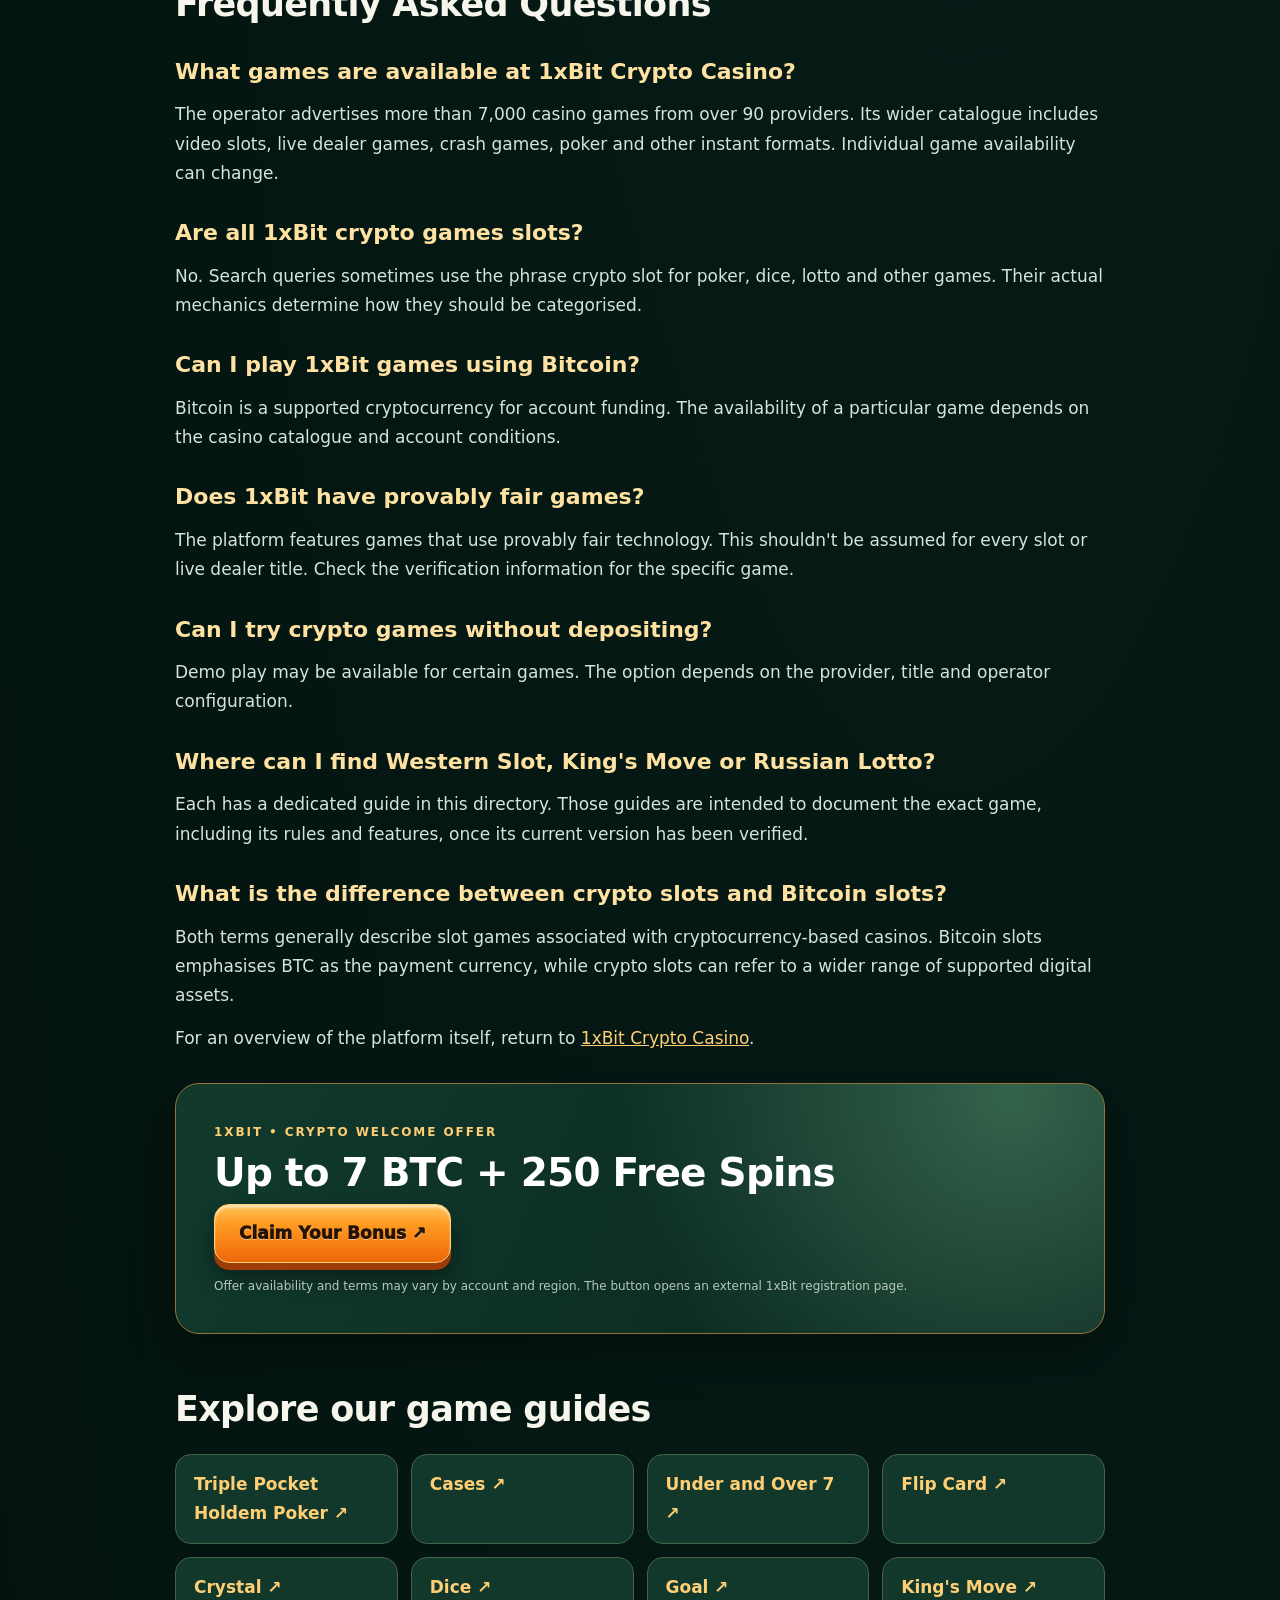
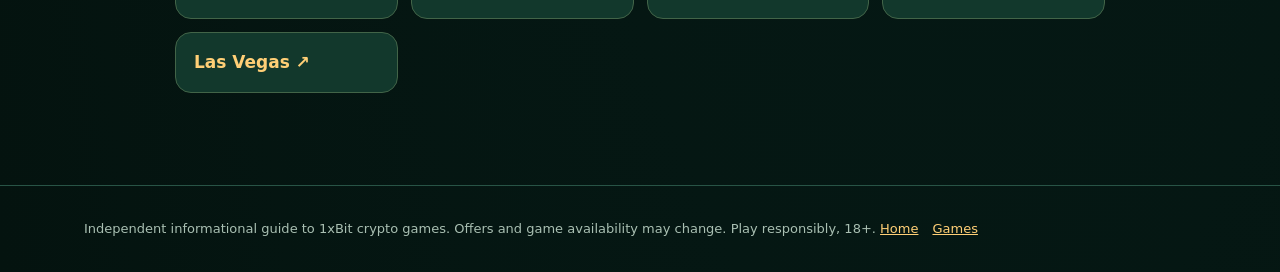
==== commit 306b9bef: "update" ====
--- a/crypto-games/index.html
+++ b/crypto-games/index.html
@@ -1 +1,3 @@
-<!doctype html><html lang="en"><head><meta charset="utf-8"><meta name="viewport" content="width=device-width,initial-scale=1"><title>1xBit Crypto Games 2026 – Bitcoin Slots, Card &amp; Instant Games</title><meta name="description" content="Browse 1xBit crypto games, including Bitcoin slots, poker, dice, crash games and more. Find individual game guides, rules and gameplay information."><meta name="google-site-verification" content="nzdRKTKTQSO_ztL6FSSttmMY0LrdCSlqZK5ED1bf4hI"><link rel="canonical" href="https://1xbit-bangladesh.org/crypto-games/"><link rel="icon" href="/favicon.png"><meta property="og:type" content="website"><meta property="og:title" content="1xBit Crypto Games 2026 – Bitcoin Slots, Card &amp; Instant Games"><meta property="og:description" content="Browse 1xBit crypto games, including Bitcoin slots, poker, dice, crash games and more. Find individual game guides, rules and gameplay information."><meta property="og:url" content="https://1xbit-bangladesh.org/crypto-games/"><meta property="og:image" content="https://1xbit-bangladesh.org/assets/logo.webp"><link rel="stylesheet" href="/assets/style.css"><script type="application/ld+json">{"@context": "https://schema.org", "@type": "WebPage", "name": "1xBit Crypto Games 2026 – Bitcoin Slots, Card & Instant Games", "url": "https://1xbit-bangladesh.org/crypto-games/", "description": "Browse 1xBit crypto games, including Bitcoin slots, poker, dice, crash games and more. Find individual game guides, rules and gameplay information."}</script></head><body><header><div class="shell head"><a class="brand" href="/"><img src="/assets/logo.webp" alt="1xBit Bangladesh crypto casino logo with Bitcoin symbol and red lotus"><span>1<span style="color:#ff971f">×</span>Bit <b>Crypto</b></span></a><button class="menu" aria-label="Toggle navigation">☰</button><nav><a href="/">Home</a><a href="/crypto-games/">Crypto Games</a><a href="/crypto-games/dice/">Dice</a><a href="/crypto-games/cases/">Cases</a><a href="/go/" rel="nofollow sponsored">Claim Your Bonus</a></nav></div></header><main class="shell page"><div class="crumbs"><a href="/">Home</a> / crypto-games</div><section class="intro"><div class="eyebrow">1xBit crypto games • Bangladesh</div><h1>1xBit Crypto Games – Slots, Poker, Dice and More</h1><p>The 1xBit casino catalogue goes well beyond conventional slot machines. Alongside video slots and live dealer tables, the platform features crash games, dice, poker variations and short-format games built around individual rounds.</p></section><article class="content"><a class="hero-image" href="/go/" rel="nofollow sponsored" aria-label="Open 1xBit registration and view current bonus terms"><img src="/assets/image6.webp" alt="1xBit crypto casino game interface and gameplay artwork" loading="lazy"></a><p>This directory brings together the <a href="/crypto-games/">1xBit crypto games</a> people search for by name. Whether you&#x27;re looking for Western Slot, King&#x27;s Move, Russian Lotto or Triple Pocket Holdem Poker, each title has a dedicated place in the catalogue.</p><p>The distinction matters because search results often describe very different games as crypto slots. A poker variant doesn&#x27;t work like a five-reel slot, and a dice game has little in common with a crash multiplier. Our individual guides are organised around the actual gameplay rather than the wording of the search query.</p><aside class="cta"><div class="tag">1xBit • Crypto welcome offer</div><h2>Up to 7 BTC + 250 Free Spins</h2><p>Explore the welcome offer and check the current eligibility, deposit requirements, wagering rules and game restrictions before claiming.</p><a class="btn" href="/go/" rel="nofollow sponsored">Claim Your Bonus ↗</a><small>Offer availability and terms may vary by account and region. The button opens an external 1xBit registration page.</small></aside><h2>Explore Crypto Games by Category</h2><h3>Crypto Slots</h3><p>Slots remain a major part of the 1xBit casino lobby, with traditional reels, video slots, Megaways games and titles featuring bonus-buy or free-spin mechanics.</p><p>The slot-related searches in our catalogue include:</p><p>Western Slot</p><p>King&#x27;s Move</p><p>Crystal</p><p>Las Vegas</p><p>These are game titles identified in our search data. Their exact classification, provider and features should be confirmed against the available version before relying on game-specific details.</p><h3>Instant and Crash Games</h3><p>Instant games typically use short rounds with straightforward decisions. Rather than waiting through a conventional slot sequence, the player chooses an amount, makes a selection or watches a multiplier develop.</p><p>Popular formats include Dice, Plinko, Mines and crash games.</p><p>In a crash game, the multiplier increases until the round ends. Players who choose to cash out before that point receive a payout based on the multiplier reached. Dice games instead settle according to a specified number or range.</p><p>Explore:</p><p>Dice</p><p>Crash</p><p>Plinko</p><p>Minesweeper</p><p>Not every instant game uses the same rules or verification system. The individual game page is the place to check those details.</p><h3>Card and Table Games</h3><p>Card-based games require a different kind of explanation from slots. The rules may involve poker hands, card comparisons or a single decision about the outcome of a round.</p><p>Some titles in the 1xBit-related search data are:</p><p>Triple Pocket Holdem Poker</p><p>Flip Card</p><p>Under and Over Seven</p><p>Indian Poker</p><p>Card War</p><p>Triple Pocket Holdem Poker and Indian Poker, for example, should not be treated as interchangeable just because both names contain poker. Their individual rules need to be established separately.</p><h3>Lotto and Other Casino Games</h3><p>Some searches refer to games that don&#x27;t fit neatly into the slot, crash or card categories.</p><p>Russian Lotto is one such title. Others include Cases, Goal and Penalties.</p><p>These titles have their own entries because their names and search intent are distinct. Their mechanics will be documented individually rather than inferred from their names.</p><h2>Find a 1xBit Crypto Game</h2><p>Use the catalogue below to navigate directly to a game guide.</p><table class="desktop-table"><thead><tr><th>Game</th><th>Game guide</th></tr></thead><tbody><tr><td>Cases</td><td>View game</td></tr><tr><td>Crash</td><td>View game</td></tr><tr><td>Crystal</td><td>View game</td></tr><tr><td>Dice</td><td>View game</td></tr><tr><td>Flip Card</td><td>View game</td></tr><tr><td>Goal</td><td>View game</td></tr><tr><td>Indian Poker</td><td>View game</td></tr><tr><td>King&#x27;s Move</td><td>View game</td></tr><tr><td>Las Vegas</td><td>View game</td></tr><tr><td>Minesweeper</td><td>View game</td></tr><tr><td>Penalties</td><td>View game</td></tr><tr><td>Plinko</td><td>View game</td></tr><tr><td>Russian Lotto</td><td>View game</td></tr><tr><td>Triple Pocket Holdem Poker</td><td>View game</td></tr><tr><td>Under and Over Seven</td><td>View game</td></tr><tr><td>Western Slot</td><td>View game</td></tr></tbody></table><div class="mobile-cards"><div class="mobile-record"><div class="record-title">Cases</div><dl><div><dt>Game guide</dt><dd>View game</dd></div></dl></div><div class="mobile-record"><div class="record-title">Crash</div><dl><div><dt>Game guide</dt><dd>View game</dd></div></dl></div><div class="mobile-record"><div class="record-title">Crystal</div><dl><div><dt>Game guide</dt><dd>View game</dd></div></dl></div><div class="mobile-record"><div class="record-title">Dice</div><dl><div><dt>Game guide</dt><dd>View game</dd></div></dl></div><div class="mobile-record"><div class="record-title">Flip Card</div><dl><div><dt>Game guide</dt><dd>View game</dd></div></dl></div><div class="mobile-record"><div class="record-title">Goal</div><dl><div><dt>Game guide</dt><dd>View game</dd></div></dl></div><div class="mobile-record"><div class="record-title">Indian Poker</div><dl><div><dt>Game guide</dt><dd>View game</dd></div></dl></div><div class="mobile-record"><div class="record-title">King&#x27;s Move</div><dl><div><dt>Game guide</dt><dd>View game</dd></div></dl></div><div class="mobile-record"><div class="record-title">Las Vegas</div><dl><div><dt>Game guide</dt><dd>View game</dd></div></dl></div><div class="mobile-record"><div class="record-title">Minesweeper</div><dl><div><dt>Game guide</dt><dd>View game</dd></div></dl></div><div class="mobile-record"><div class="record-title">Penalties</div><dl><div><dt>Game guide</dt><dd>View game</dd></div></dl></div><div class="mobile-record"><div class="record-title">Plinko</div><dl><div><dt>Game guide</dt><dd>View game</dd></div></dl></div><div class="mobile-record"><div class="record-title">Russian Lotto</div><dl><div><dt>Game guide</dt><dd>View game</dd></div></dl></div><div class="mobile-record"><div class="record-title">Triple Pocket Holdem Poker</div><dl><div><dt>Game guide</dt><dd>View game</dd></div></dl></div><div class="mobile-record"><div class="record-title">Under and Over Seven</div><dl><div><dt>Game guide</dt><dd>View game</dd></div></dl></div><div class="mobile-record"><div class="record-title">Western Slot</div><dl><div><dt>Game guide</dt><dd>View game</dd></div></dl></div></div><p>This is a selected directory from our keyword research, not a claim that these are all currently available in the live 1xBit lobby. Additional verified titles can be added as their guides are published.</p><aside class="cta"><div class="tag">1xBit • Crypto welcome offer</div><h2>Up to 7 BTC + 250 Free Spins</h2><p>Explore the welcome offer and check the current eligibility, deposit requirements, wagering rules and game restrictions before claiming.</p><a class="btn" href="/go/" rel="nofollow sponsored">Claim Your Bonus ↗</a><small>Offer availability and terms may vary by account and region. The button opens an external 1xBit registration page.</small></aside><h2>Playing Casino Games with Bitcoin</h2><p>Bitcoin and other cryptocurrencies are used to fund accounts at 1xBit. The operator advertises support for more than 40 digital assets, including BTC, ETH, USDT, LTC and DOGE.</p><p>The payment currency and the game mechanics are separate things. Funding an account with Bitcoin doesn&#x27;t turn a poker game into a slot or change the rules of a roulette table.</p><p>For tokens such as USDT, it&#x27;s also important to choose a supported blockchain network when transferring funds.</p><p>Our 1xBit Bitcoin Casino Guide explains the cryptocurrency side of the platform in more detail.</p><h2>What to Check Before Choosing a Game</h2><p>A game title alone doesn&#x27;t tell you much about how it plays. The most useful details depend on the format.</p><p>For a slot, look at the reel layout, paylines or ways to win, bonus features and published RTP. For poker or another card game, the important information is the hand ranking, betting sequence and payout table.</p><p>Crash and dice games have different considerations: multiplier behaviour, settlement rules and whether the game provides a way to verify individual outcomes.</p><p>Where the developer publishes an RTP, it describes a theoretical long-term return across many rounds. It doesn&#x27;t predict what will happen in a particular session.</p><p>Our game guides aim to identify those details for each title without applying generic slot descriptions to unrelated games.</p><h2>Demo Games and Real-Money Play</h2><p>Some casino providers offer demo versions that allow users to explore gameplay without staking real funds. Demo availability depends on the individual title and how the operator has configured it.</p><p>A demo can be useful for learning controls, bonus features or round progression. It doesn&#x27;t guarantee that a game will be available in free-play mode on every device or account.</p><p>Before using a real-money version, check the minimum stake, payout rules and any bonus restrictions displayed for that game.</p><aside class="cta"><div class="tag">1xBit • Crypto welcome offer</div><h2>Up to 7 BTC + 250 Free Spins</h2><p>Explore the welcome offer and check the current eligibility, deposit requirements, wagering rules and game restrictions before claiming.</p><a class="btn" href="/go/" rel="nofollow sponsored">Claim Your Bonus ↗</a><small>Offer availability and terms may vary by account and region. The button opens an external 1xBit registration page.</small></aside><h2>Frequently Asked Questions</h2><h3>What games are available at 1xBit Crypto Casino?</h3><p>The operator advertises more than 7,000 casino games from over 90 providers. Its wider catalogue includes video slots, live dealer games, crash games, poker and other instant formats. Individual game availability can change.</p><h3>Are all 1xBit crypto games slots?</h3><p>No. Search queries sometimes use the phrase crypto slot for poker, dice, lotto and other games. Their actual mechanics determine how they should be categorised.</p><h3>Can I play 1xBit games using Bitcoin?</h3><p>Bitcoin is a supported cryptocurrency for account funding. The availability of a particular game depends on the casino catalogue and account conditions.</p><h3>Does 1xBit have provably fair games?</h3><p>The platform features games that use provably fair technology. This shouldn&#x27;t be assumed for every slot or live dealer title. Check the verification information for the specific game.</p><h3>Can I try crypto games without depositing?</h3><p>Demo play may be available for certain games. The option depends on the provider, title and operator configuration.</p><h3>Where can I find Western Slot, King&#x27;s Move or Russian Lotto?</h3><p>Each has a dedicated guide in this directory. Those guides are intended to document the exact game, including its rules and features, once its current version has been verified.</p><h3>What is the difference between crypto slots and Bitcoin slots?</h3><p>Both terms generally describe slot games associated with cryptocurrency-based casinos. Bitcoin slots emphasises BTC as the payment currency, while crypto slots can refer to a wider range of supported digital assets.</p><p>For an overview of the platform itself, return to <a href="/">1xBit Crypto Casino</a>.</p><aside class="cta"><div class="tag">1xBit • Crypto welcome offer</div><h2>Up to 7 BTC + 250 Free Spins</h2><p>Explore the welcome offer and check the current eligibility, deposit requirements, wagering rules and game restrictions before claiming.</p><a class="btn" href="/go/" rel="nofollow sponsored">Claim Your Bonus ↗</a><small>Offer availability and terms may vary by account and region. The button opens an external 1xBit registration page.</small></aside><section><h2>Explore our game guides</h2><div class="directory"><a href="/crypto-games/triple-pocket-holdem-poker/">Triple Pocket Holdem Poker ↗</a><a href="/crypto-games/cases/">Cases ↗</a><a href="/crypto-games/under-and-over-seven/">Under and Over 7 ↗</a><a href="/crypto-games/flip-card/">Flip Card ↗</a><a href="/crypto-games/crystal/">Crystal ↗</a><a href="/crypto-games/dice/">Dice ↗</a><a href="/crypto-games/goal/">Goal ↗</a><a href="/crypto-games/kings-move/">King&#x27;s Move ↗</a><a href="/crypto-games/las-vegas/">Las Vegas ↗</a></div></section></article></main><footer><div class="shell">Independent informational guide to 1xBit crypto games. Offers and game availability may change. Play responsibly, 18+. <a href="/">Home</a><a href="/crypto-games/">Games</a></div></footer><script src="/assets/site.js" defer></script></body></html>+<!DOCTYPE html>
+
+<html lang="en"><head><meta charset="utf-8"/><meta content="width=device-width,initial-scale=1" name="viewport"/><title>1xBit Crypto Games 2026 – Bitcoin Slots, Card &amp; Instant Games</title><meta content="Browse 1xBit crypto games, including Bitcoin slots, poker, dice, crash games and more. Find individual game guides, rules and gameplay information." name="description"/><meta content="nzdRKTKTQSO_ztL6FSSttmMY0LrdCSlqZK5ED1bf4hI" name="google-site-verification"/><link href="https://1xbit-bangladesh.org/crypto-games/" rel="canonical"/><link href="/favicon.png" rel="icon"/><meta content="website" property="og:type"/><meta content="1xBit Crypto Games 2026 – Bitcoin Slots, Card &amp; Instant Games" property="og:title"/><meta content="Browse 1xBit crypto games, including Bitcoin slots, poker, dice, crash games and more. Find individual game guides, rules and gameplay information." property="og:description"/><meta content="https://1xbit-bangladesh.org/crypto-games/" property="og:url"/><meta content="https://1xbit-bangladesh.org/assets/logo.webp" property="og:image"/><link href="/assets/style.css" rel="stylesheet"/><script type="application/ld+json">{"@context": "https://schema.org", "@type": "WebPage", "name": "1xBit Crypto Games 2026 – Bitcoin Slots, Card & Instant Games", "url": "https://1xbit-bangladesh.org/crypto-games/", "description": "Browse 1xBit crypto games, including Bitcoin slots, poker, dice, crash games and more. Find individual game guides, rules and gameplay information."}</script></head><body><header><div class="shell head"><a class="brand" href="/"><img alt="1xBit Bangladesh crypto casino logo with Bitcoin symbol and red lotus" src="/assets/logo.webp"/><span>1<span style="color:#ff971f">×</span>Bit <b>Crypto</b></span></a><button aria-label="Toggle navigation" class="menu">☰</button><nav><a href="/">Home</a><details class="games-dropdown"><summary><a href="/crypto-games/">Crypto Games</a><span aria-hidden="true" class="dropdown-chevron">⌄</span></summary><div class="games-dropdown-list"><a class="games-hub-link" href="/crypto-games/">All Crypto Games</a><a href="/crypto-games/triple-pocket-holdem-poker/">Triple Pocket Holdem Poker</a><a href="/crypto-games/cases/">Cases</a><a href="/crypto-games/under-and-over-seven/">Under and Over Seven</a><a href="/crypto-games/flip-card/">Flip Card</a><a href="/crypto-games/crystal/">Crystal</a><a href="/crypto-games/dice/">Dice</a><a href="/crypto-games/goal/">Goal</a><a href="/crypto-games/kings-move/">King’s Move</a><a href="/crypto-games/las-vegas/">Las Vegas</a></div></details><a class="nav-bonus" href="/go/" rel="nofollow sponsored">Claim Your Bonus</a></nav></div></header><main class="shell page"><div class="crumbs"><a href="/">Home</a> / crypto-games</div><section class="intro"><div class="eyebrow">1xBit crypto games • Bangladesh</div><h1>1xBit Crypto Games – Slots, Poker, Dice and More</h1><p>The 1xBit casino catalogue goes well beyond conventional slot machines. Alongside video slots and live dealer tables, the platform features crash games, dice, poker variations and short-format games built around individual rounds.</p></section><aside class="cta hero-bonus"><div class="tag">1xBit • Crypto welcome offer</div><h2>Up to 7 BTC + 250 Free Spins</h2><a class="btn" href="/go/" rel="nofollow sponsored">Claim Your Bonus ↗</a><small>Offer availability and terms may vary by account and region. The button opens an external 1xBit registration page.</small></aside><article class="content"><a aria-label="Open 1xBit registration and view current bonus terms" class="hero-image" href="/go/" rel="nofollow sponsored"><img alt="1xBit crypto casino game interface and gameplay artwork" loading="lazy" src="/assets/image6.webp"/></a><p>This directory brings together the <a href="/crypto-games/">1xBit crypto games</a> people search for by name. Whether you're looking for Western Slot, King's Move, Russian Lotto or Triple Pocket Holdem Poker, each title has a dedicated place in the catalogue.</p><p>The distinction matters because search results often describe very different games as crypto slots. A poker variant doesn't work like a five-reel slot, and a dice game has little in common with a crash multiplier. Our individual guides are organised around the actual gameplay rather than the wording of the search query.</p><h2>Explore Crypto Games by Category</h2><h3>Crypto Slots</h3><p>Slots remain a major part of the 1xBit casino lobby, with traditional reels, video slots, Megaways games and titles featuring bonus-buy or free-spin mechanics.</p><p>The slot-related searches in our catalogue include:</p><p>Western Slot</p><p>King's Move</p><p>Crystal</p><p>Las Vegas</p><p>These are game titles identified in our search data. Their exact classification, provider and features should be confirmed against the available version before relying on game-specific details.</p><h3>Instant and Crash Games</h3><p>Instant games typically use short rounds with straightforward decisions. Rather than waiting through a conventional slot sequence, the player chooses an amount, makes a selection or watches a multiplier develop.</p><p>Popular formats include Dice, Plinko, Mines and crash games.</p><p>In a crash game, the multiplier increases until the round ends. Players who choose to cash out before that point receive a payout based on the multiplier reached. Dice games instead settle according to a specified number or range.</p><p>Explore:</p><p>Dice</p><p>Crash</p><p>Plinko</p><p>Minesweeper</p><p>Not every instant game uses the same rules or verification system. The individual game page is the place to check those details.</p><h3>Card and Table Games</h3><p>Card-based games require a different kind of explanation from slots. The rules may involve poker hands, card comparisons or a single decision about the outcome of a round.</p><p>Some titles in the 1xBit-related search data are:</p><p>Triple Pocket Holdem Poker</p><p>Flip Card</p><p>Under and Over Seven</p><p>Indian Poker</p><p>Card War</p><p>Triple Pocket Holdem Poker and Indian Poker, for example, should not be treated as interchangeable just because both names contain poker. Their individual rules need to be established separately.</p><h3>Lotto and Other Casino Games</h3><p>Some searches refer to games that don't fit neatly into the slot, crash or card categories.</p><p>Russian Lotto is one such title. Others include Cases, Goal and Penalties.</p><p>These titles have their own entries because their names and search intent are distinct. Their mechanics will be documented individually rather than inferred from their names.</p><h2>Find a 1xBit Crypto Game</h2><p>Use the catalogue below to navigate directly to a game guide.</p><table class="desktop-table"><thead><tr><th>Game</th><th>Game guide</th></tr></thead><tbody><tr><td>Cases</td><td>View game</td></tr><tr><td>Crash</td><td>View game</td></tr><tr><td>Crystal</td><td>View game</td></tr><tr><td>Dice</td><td>View game</td></tr><tr><td>Flip Card</td><td>View game</td></tr><tr><td>Goal</td><td>View game</td></tr><tr><td>Indian Poker</td><td>View game</td></tr><tr><td>King's Move</td><td>View game</td></tr><tr><td>Las Vegas</td><td>View game</td></tr><tr><td>Minesweeper</td><td>View game</td></tr><tr><td>Penalties</td><td>View game</td></tr><tr><td>Plinko</td><td>View game</td></tr><tr><td>Russian Lotto</td><td>View game</td></tr><tr><td>Triple Pocket Holdem Poker</td><td>View game</td></tr><tr><td>Under and Over Seven</td><td>View game</td></tr><tr><td>Western Slot</td><td>View game</td></tr></tbody></table><div class="mobile-cards"><div class="mobile-record"><div class="record-title">Cases</div><dl><div><dt>Game guide</dt><dd>View game</dd></div></dl></div><div class="mobile-record"><div class="record-title">Crash</div><dl><div><dt>Game guide</dt><dd>View game</dd></div></dl></div><div class="mobile-record"><div class="record-title">Crystal</div><dl><div><dt>Game guide</dt><dd>View game</dd></div></dl></div><div class="mobile-record"><div class="record-title">Dice</div><dl><div><dt>Game guide</dt><dd>View game</dd></div></dl></div><div class="mobile-record"><div class="record-title">Flip Card</div><dl><div><dt>Game guide</dt><dd>View game</dd></div></dl></div><div class="mobile-record"><div class="record-title">Goal</div><dl><div><dt>Game guide</dt><dd>View game</dd></div></dl></div><div class="mobile-record"><div class="record-title">Indian Poker</div><dl><div><dt>Game guide</dt><dd>View game</dd></div></dl></div><div class="mobile-record"><div class="record-title">King's Move</div><dl><div><dt>Game guide</dt><dd>View game</dd></div></dl></div><div class="mobile-record"><div class="record-title">Las Vegas</div><dl><div><dt>Game guide</dt><dd>View game</dd></div></dl></div><div class="mobile-record"><div class="record-title">Minesweeper</div><dl><div><dt>Game guide</dt><dd>View game</dd></div></dl></div><div class="mobile-record"><div class="record-title">Penalties</div><dl><div><dt>Game guide</dt><dd>View game</dd></div></dl></div><div class="mobile-record"><div class="record-title">Plinko</div><dl><div><dt>Game guide</dt><dd>View game</dd></div></dl></div><div class="mobile-record"><div class="record-title">Russian Lotto</div><dl><div><dt>Game guide</dt><dd>View game</dd></div></dl></div><div class="mobile-record"><div class="record-title">Triple Pocket Holdem Poker</div><dl><div><dt>Game guide</dt><dd>View game</dd></div></dl></div><div class="mobile-record"><div class="record-title">Under and Over Seven</div><dl><div><dt>Game guide</dt><dd>View game</dd></div></dl></div><div class="mobile-record"><div class="record-title">Western Slot</div><dl><div><dt>Game guide</dt><dd>View game</dd></div></dl></div></div><p>This is a selected directory from our keyword research, not a claim that these are all currently available in the live 1xBit lobby. Additional verified titles can be added as their guides are published.</p><aside class="cta"><div class="tag">1xBit • Crypto welcome offer</div><h2>Up to 7 BTC + 250 Free Spins</h2><a class="btn" href="/go/" rel="nofollow sponsored">Claim Your Bonus ↗</a><small>Offer availability and terms may vary by account and region. The button opens an external 1xBit registration page.</small></aside><h2>Playing Casino Games with Bitcoin</h2><p>Bitcoin and other cryptocurrencies are used to fund accounts at 1xBit. The operator advertises support for more than 40 digital assets, including BTC, ETH, USDT, LTC and DOGE.</p><p>The payment currency and the game mechanics are separate things. Funding an account with Bitcoin doesn't turn a poker game into a slot or change the rules of a roulette table.</p><p>For tokens such as USDT, it's also important to choose a supported blockchain network when transferring funds.</p><p>Our 1xBit Bitcoin Casino Guide explains the cryptocurrency side of the platform in more detail.</p><h2>What to Check Before Choosing a Game</h2><p>A game title alone doesn't tell you much about how it plays. The most useful details depend on the format.</p><p>For a slot, look at the reel layout, paylines or ways to win, bonus features and published RTP. For poker or another card game, the important information is the hand ranking, betting sequence and payout table.</p><p>Crash and dice games have different considerations: multiplier behaviour, settlement rules and whether the game provides a way to verify individual outcomes.</p><p>Where the developer publishes an RTP, it describes a theoretical long-term return across many rounds. It doesn't predict what will happen in a particular session.</p><p>Our game guides aim to identify those details for each title without applying generic slot descriptions to unrelated games.</p><h2>Demo Games and Real-Money Play</h2><p>Some casino providers offer demo versions that allow users to explore gameplay without staking real funds. Demo availability depends on the individual title and how the operator has configured it.</p><p>A demo can be useful for learning controls, bonus features or round progression. It doesn't guarantee that a game will be available in free-play mode on every device or account.</p><p>Before using a real-money version, check the minimum stake, payout rules and any bonus restrictions displayed for that game.</p><aside class="cta"><div class="tag">1xBit • Crypto welcome offer</div><h2>Up to 7 BTC + 250 Free Spins</h2><a class="btn" href="/go/" rel="nofollow sponsored">Claim Your Bonus ↗</a><small>Offer availability and terms may vary by account and region. The button opens an external 1xBit registration page.</small></aside><h2>Frequently Asked Questions</h2><h3>What games are available at 1xBit Crypto Casino?</h3><p>The operator advertises more than 7,000 casino games from over 90 providers. Its wider catalogue includes video slots, live dealer games, crash games, poker and other instant formats. Individual game availability can change.</p><h3>Are all 1xBit crypto games slots?</h3><p>No. Search queries sometimes use the phrase crypto slot for poker, dice, lotto and other games. Their actual mechanics determine how they should be categorised.</p><h3>Can I play 1xBit games using Bitcoin?</h3><p>Bitcoin is a supported cryptocurrency for account funding. The availability of a particular game depends on the casino catalogue and account conditions.</p><h3>Does 1xBit have provably fair games?</h3><p>The platform features games that use provably fair technology. This shouldn't be assumed for every slot or live dealer title. Check the verification information for the specific game.</p><h3>Can I try crypto games without depositing?</h3><p>Demo play may be available for certain games. The option depends on the provider, title and operator configuration.</p><h3>Where can I find Western Slot, King's Move or Russian Lotto?</h3><p>Each has a dedicated guide in this directory. Those guides are intended to document the exact game, including its rules and features, once its current version has been verified.</p><h3>What is the difference between crypto slots and Bitcoin slots?</h3><p>Both terms generally describe slot games associated with cryptocurrency-based casinos. Bitcoin slots emphasises BTC as the payment currency, while crypto slots can refer to a wider range of supported digital assets.</p><p>For an overview of the platform itself, return to <a href="/">1xBit Crypto Casino</a>.</p><aside class="cta"><div class="tag">1xBit • Crypto welcome offer</div><h2>Up to 7 BTC + 250 Free Spins</h2><a class="btn" href="/go/" rel="nofollow sponsored">Claim Your Bonus ↗</a><small>Offer availability and terms may vary by account and region. The button opens an external 1xBit registration page.</small></aside><section><h2>Explore our game guides</h2><div class="directory"><a href="/crypto-games/triple-pocket-holdem-poker/">Triple Pocket Holdem Poker ↗</a><a href="/crypto-games/cases/">Cases ↗</a><a href="/crypto-games/under-and-over-seven/">Under and Over 7 ↗</a><a href="/crypto-games/flip-card/">Flip Card ↗</a><a href="/crypto-games/crystal/">Crystal ↗</a><a href="/crypto-games/dice/">Dice ↗</a><a href="/crypto-games/goal/">Goal ↗</a><a href="/crypto-games/kings-move/">King's Move ↗</a><a href="/crypto-games/las-vegas/">Las Vegas ↗</a></div></section></article></main><footer><div class="shell">Independent informational guide to 1xBit crypto games. Offers and game availability may change. Play responsibly, 18+. <a href="/">Home</a><a href="/crypto-games/">Games</a></div></footer><script defer="" src="/assets/site.js"></script></body></html>
--- a/assets/style.css
+++ b/assets/style.css
@@ -1,2 +1,22 @@
 
 :root{--bg:#061c18;--panel:#0c2c24;--panel2:#123b30;--line:#285446;--gold:#ffbf49;--orange:#f58015;--txt:#f6f6ed;--muted:#c0d5cb}*{box-sizing:border-box}html{scroll-behavior:smooth}body{margin:0;background:radial-gradient(ellipse at 75% 0%,#144938 0%,#061c18 38%,#04130f 100%);color:var(--txt);font:17px/1.72 system-ui,-apple-system,Segoe UI,Arial,sans-serif}a{color:#ffcf76}img{max-width:100%;height:auto}header{position:sticky;top:0;z-index:10;background:#061b16ef;backdrop-filter:blur(15px);border-bottom:1px solid var(--line)}.shell{max-width:1160px;margin:auto;padding:0 24px}.head{display:flex;align-items:center;gap:16px;min-height:78px}.brand{display:flex;align-items:center;gap:12px;text-decoration:none;color:white;font-size:22px;font-weight:900;white-space:nowrap}.brand img{width:52px;height:52px;object-fit:cover;border-radius:14px;border:1px solid #bb8738}.brand span b{color:var(--gold)}nav{display:flex;gap:18px;align-items:center;margin-left:auto}nav a{text-decoration:none;color:#e1eee5;font-weight:700;font-size:14px}.menu{display:none}.page{padding-top:38px;padding-bottom:70px}.intro{background:linear-gradient(120deg,#123b30,#0a251f);border:1px solid var(--line);border-radius:26px;padding:clamp(24px,5vw,52px);margin-bottom:28px;position:relative;overflow:hidden}.eyebrow{color:var(--gold);font-size:12px;letter-spacing:.17em;font-weight:900;text-transform:uppercase}.intro h1{font-size:clamp(32px,4.5vw,58px);line-height:1.12;max-width:930px;letter-spacing:-.035em;margin:14px 0 18px}.intro p{max-width:850px;font-size:19px;color:var(--muted)}.content{max-width:930px;margin:auto}.content h2{font-size:clamp(26px,3vw,35px);line-height:1.25;margin:54px 0 18px;letter-spacing:-.02em}.content h3{font-size:22px;line-height:1.35;margin:30px 0 12px;color:#ffe2a1}.content p{margin:14px 0;color:#d5e5da}.hero-image{display:block;border-radius:22px;overflow:hidden;border:1px solid #43644e;margin:22px 0;box-shadow:0 20px 45px #0005}.hero-image img{width:100%;display:block}.cta{background:radial-gradient(circle at 90% 5%,#34634b 0%,transparent 45%),linear-gradient(115deg,#113a2d,#09251e);border:1px solid #947439;border-radius:24px;padding:clamp(22px,4vw,38px);margin:30px 0;box-shadow:0 18px 50px #0005}.cta .tag{font-size:12px;font-weight:900;letter-spacing:.16em;color:#ffcd72;text-transform:uppercase}.cta h2,.cta h3{margin:8px 0 8px!important;color:white;font-size:clamp(27px,4vw,39px);line-height:1.15}.cta p{margin:8px 0 20px;color:#dbe8df}.cta small{display:block;color:#b6c8bd;margin-top:14px;font-size:12px;line-height:1.5}.btn{display:inline-flex;align-items:center;justify-content:center;text-decoration:none;background:linear-gradient(#ffc35a 0%,#ff9a20 35%,#ee670b 100%);color:#251403;font-weight:950;border:1px solid #ffd277;border-radius:15px;padding:14px 24px;box-shadow:inset 0 3px 2px #ffffff7a,0 7px 0 #9d3c06,0 14px 23px #0006;transition:transform .15s,box-shadow .15s;text-shadow:0 1px #ffffff70;min-height:55px}.btn:hover{transform:translateY(2px);box-shadow:inset 0 2px 2px #fff8,0 5px 0 #9d3c06,0 10px 16px #0006}.cards{display:grid;grid-template-columns:repeat(auto-fit,minmax(230px,1fr));gap:13px;margin:20px 0}.card{background:#102e26;border:1px solid #325346;border-radius:16px;padding:18px}.card b{color:#ffcf75;display:block;font-size:12px;text-transform:uppercase;letter-spacing:.09em}.card span{display:block;overflow-wrap:anywhere}.card a{font-weight:800}.desktop-table{width:100%;border-collapse:collapse;background:#0c2922;border:1px solid #345646;border-radius:16px;overflow:hidden;margin:20px 0}th,td{padding:14px 17px;text-align:left;border-bottom:1px solid #315245;vertical-align:top}th{background:#1b4234;color:#ffd181;font-size:13px;text-transform:uppercase;letter-spacing:.06em}tr:last-child td{border:0}.mobile-cards{display:none}.directory{display:grid;grid-template-columns:repeat(auto-fit,minmax(210px,1fr));gap:13px;margin:22px 0}.directory a{display:block;text-decoration:none;background:#12382c;border:1px solid #426448;border-radius:16px;padding:15px 18px;font-weight:750}.directory a:hover{border-color:#f2b24a}footer{border-top:1px solid var(--line);padding:32px 0;color:#a9bfb2;font-size:13px}footer a{margin-right:14px}.crumbs{font-size:13px;color:#a4b8a9;margin-bottom:18px}.crumbs a{color:#b3d7bf}@media(max-width:740px){body{font-size:16px}.shell{padding:0 17px}.head{min-height:70px}.brand{font-size:18px}.brand img{width:44px;height:44px}.menu{display:block;margin-left:auto;background:#153b2e;border:1px solid #496651;border-radius:12px;color:white;padding:10px 14px;font-size:19px}nav{display:none;position:absolute;top:70px;left:0;right:0;padding:18px;background:#08241b;border-bottom:1px solid var(--line);flex-direction:column;align-items:stretch}nav.open{display:flex}.page{padding-top:18px}.intro{padding:24px 20px;border-radius:20px}.intro h1{font-size:34px}.intro p{font-size:16px}.content h2{margin-top:39px}.cta{border-radius:19px;padding:23px 20px}.cta .btn{width:100%}.desktop-table{display:none}.mobile-cards{display:grid;grid-template-columns:1fr;gap:13px;margin:18px 0}.mobile-record{border:1px solid #476d56;background:linear-gradient(125deg,#153b30,#0a261f);border-radius:18px;padding:18px;box-shadow:0 8px 18px #0003}.mobile-record .record-title{font-size:18px;font-weight:850;color:#ffe3a2;margin-bottom:8px}.mobile-record dl{margin:0;display:grid;gap:9px}.mobile-record dl div{display:grid;grid-template-columns:95px 1fr;gap:10px;border-top:1px solid #315547;padding-top:9px}.mobile-record dt{color:#9db9a9;font-size:11px;font-weight:800;text-transform:uppercase;letter-spacing:.06em}.mobile-record dd{margin:0;color:#f5f7ef;overflow-wrap:anywhere}.hero-image{border-radius:15px}}
+
+/* Accessible, responsive crypto-games navigation */
+.games-dropdown{position:relative;color:#e1eee5;font-weight:700;font-size:14px}
+.games-dropdown summary{display:flex;align-items:center;gap:8px;cursor:pointer;list-style:none;min-height:44px}
+.games-dropdown summary::-webkit-details-marker{display:none}
+.games-dropdown summary a{font-size:14px}
+.dropdown-chevron{color:var(--gold);font-size:22px;line-height:1;transition:transform .2s}
+.games-dropdown[open] .dropdown-chevron{transform:rotate(180deg)}
+.games-dropdown-list{position:absolute;top:calc(100% + 4px);left:0;z-index:30;min-width:280px;max-height:min(70vh,520px);overflow-y:auto;background:#0d2b23;border:1px solid #50735b;border-radius:16px;padding:8px;box-shadow:0 18px 36px #0009;display:grid;gap:2px}
+.games-dropdown-list a{display:block;padding:9px 12px;border-radius:9px;font-size:14px;line-height:1.35}
+.games-dropdown-list a:hover,.games-dropdown-list a:focus-visible{background:#25503b;color:#ffe2a1}
+.games-hub-link{color:var(--gold)!important;border-bottom:1px solid #41614d;border-radius:0!important;margin-bottom:4px}
+@media(max-width:740px){nav{max-height:calc(100dvh - 70px);overflow-y:auto;gap:8px}nav>a{display:block;padding:9px 4px}.games-dropdown{width:100%;border:1px solid #355946;border-radius:14px;background:#103327;padding:4px 12px}.games-dropdown summary{justify-content:space-between;min-height:48px}.games-dropdown summary a{font-size:16px}.games-dropdown-list{position:static;min-width:0;max-height:none;box-shadow:none;border:0;border-top:1px solid #456650;border-radius:0;background:transparent;padding:7px 0 10px;gap:3px}.games-dropdown-list a{padding:11px 9px;font-size:15px;min-height:42px}.nav-bonus{background:#e87916;color:#201405;text-align:center;border-radius:12px;padding:12px!important}}
+
+/* Prominent navigation offer, responsive to touch and desktop */
+nav a.nav-bonus{display:inline-flex;align-items:center;justify-content:center;min-height:47px;padding:10px 19px;border-radius:13px;color:#241100!important;font-weight:900;font-size:14px;background:linear-gradient(180deg,#ffd47c 0%,#ffa529 28%,#f4780a 72%,#e85b00 100%);border:1px solid #ffcb71;box-shadow:inset 0 2px 1px #fff8,0 5px 0 #9c3e08,0 8px 18px #0007;text-shadow:0 1px #fff7;white-space:nowrap;transition:transform .15s,box-shadow .15s}
+nav a.nav-bonus:hover{transform:translateY(2px);box-shadow:inset 0 2px 1px #fff8,0 3px 0 #9c3e08,0 6px 12px #0006}
+.hero-bonus{max-width:100%;margin:0 0 34px;padding:clamp(24px,4vw,38px)}
+.hero-bonus .btn{margin-top:16px}
+@media(max-width:740px){nav a.nav-bonus{width:100%;padding:15px!important;font-size:16px;min-height:55px}.hero-bonus{margin:0 0 24px;padding:24px 20px}.hero-bonus h2{font-size:clamp(27px,7vw,36px)}}
